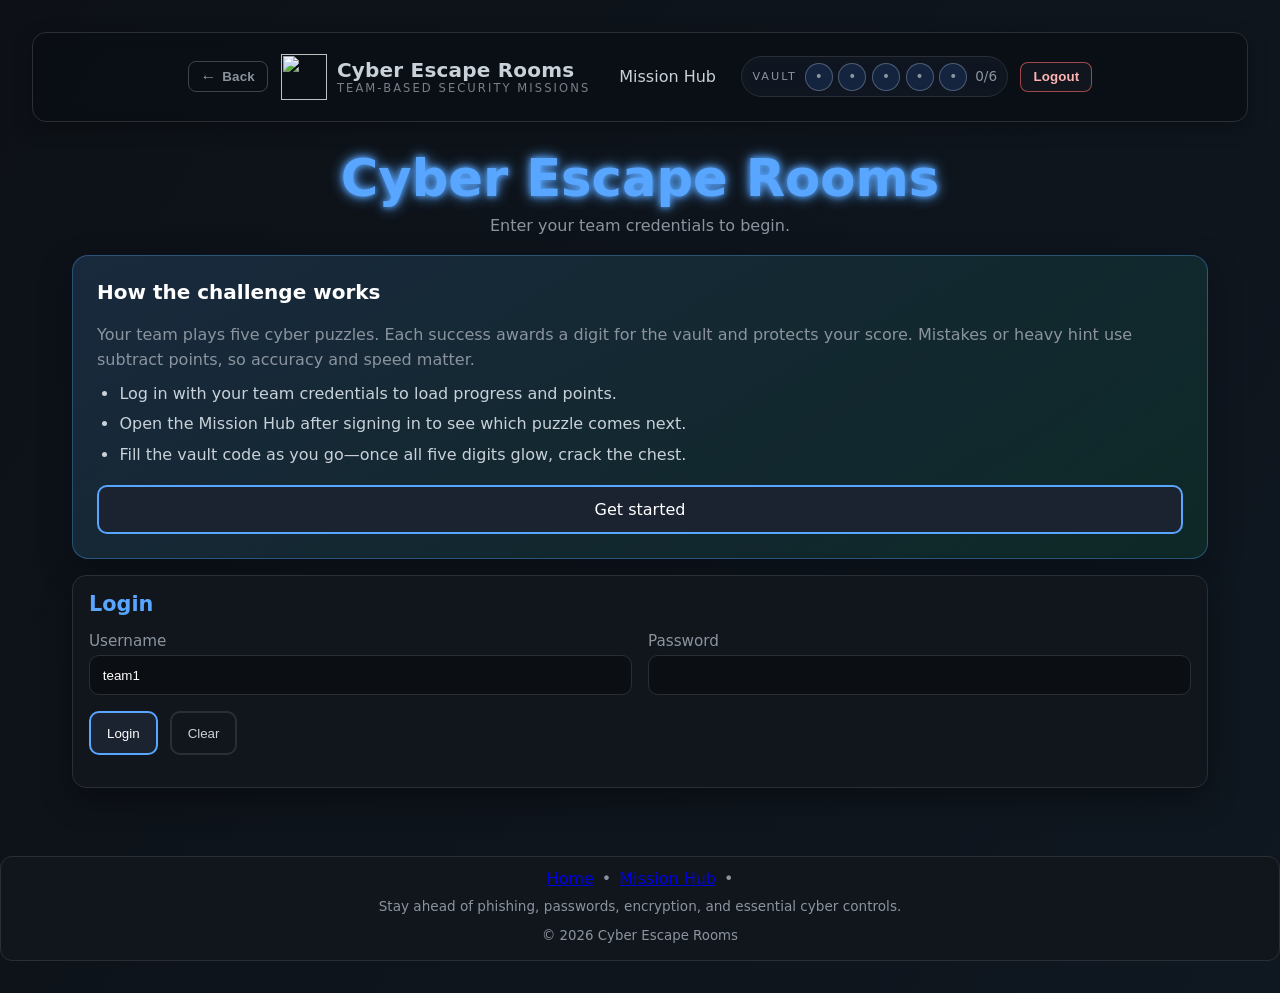
==== index.html @ 76210c54 "2026 rooms: hub redesign, rebuilt rooms, sync and reset fixes Snapshot of the 2026 escape room work " ====
<!DOCTYPE html>
<html lang="en">
<head>
  <meta charset="UTF-8" />
  <meta name="viewport" content="width=device-width, initial-scale=1.0" />
  <meta name="description" content="Log in to Cyber Escape Rooms to play phishing, password, encryption, and ASD Essentials puzzles and unlock the vault." />
  <link rel="icon" href="assets/favicon.png" type="image/png" />

  <!-- Tight CSP (local assets only) -->
  <meta http-equiv="Content-Security-Policy"
        content="default-src 'self';
                 img-src 'self' data:;
                 style-src 'self' 'unsafe-inline';
                 script-src 'self';
                 connect-src 'self';
                 object-src 'none';
                 base-uri 'self'">

  <title>Cyber Escape Rooms — Login</title>

  <!-- External files only -->
  <link rel="stylesheet" href="css/styles.css" />
  <script src="js/accessibility.js" defer></script>
  <script src="js/utils.js" defer></script>
  <script src="js/state-sync.js" defer></script>
  <script src="js/session.js" defer></script>
  <script src="js/vault.js" defer></script>
  <script src="js/auth.js" defer></script>
</head>

<body data-session="guest">
  <a class="skip-link" href="#main">Skip to content</a>

  <!-- Global Header -->
  <header class="site-header site-header--bar" aria-label="Global">
    <div class="site-header__inner">
      <div class="header-left">
        <button class="nav-btn ghost nav-btn--back" type="button" data-back="index.html" data-visible="auth" hidden aria-hidden="true" data-tooltip="Back to previous page">
          <span aria-hidden="true">←</span>
          <span>Back</span>
        </button>
        <a class="brand" href="index.html">
          <img src="assets/logo.png" alt="" class="logo" />
          <span class="brand-copy">
            <span class="brand-name">Cyber Escape Rooms</span>
            <span class="brand-tagline">Team-based security missions</span>
          </span>
        </a>
      </div>

      <div class="header-actions">
        <nav class="main-nav" aria-label="Primary">
          <a class="nav-link" href="game.html">Mission Hub</a>
        </nav>
        <div class="vault-status" id="vaultStatus" role="status" aria-live="polite" data-visible="team" hidden aria-hidden="true">
          <span class="vault-status__label">Vault</span>
          <ol class="vault-status__digits">
            <li data-vault-key="phishing">•</li>
            <li data-vault-key="encryption">•</li>
            <li data-vault-key="password">•</li>
            <li data-vault-key="essential">•</li>
            <li data-vault-key="binary">•</li>
          </ol>
          <span class="vault-status__count">0/5</span>
        </div>
        <button class="nav-btn alert nav-btn--logout" type="button" data-action="logout" data-visible="auth" hidden aria-hidden="true">Logout</button>
      </div>
    </div>
  </header>

  <main class="container" id="main" role="main" tabindex="-1">
    <header class="game-header">
      <h1 class="glow">Cyber Escape Rooms</h1>
      <p class="mt-1" style="color:var(--muted)">Enter your team credentials to begin.</p>
    </header>

    <section class="intro-banner mt-2" aria-labelledby="loginBriefHeading">
      <h2 id="loginBriefHeading">How the challenge works</h2>
      <p>Your team plays five cyber puzzles. Each success awards a digit for the vault and protects your score. Mistakes or heavy hint use subtract points, so accuracy and speed matter.</p>
      <ul>
        <li>Log in with your team credentials to load progress and points.</li>
        <li>Open the Mission Hub after signing in to see which puzzle comes next.</li>
        <li>Fill the vault code as you go—once all five digits glow, crack the chest.</li>
      </ul>
      <a class="btn mt-1" href="#loginHeading">Get started</a>
    </section>

    <!-- Login Card -->
    <section class="card mt-2" aria-labelledby="loginHeading">
      <h2 id="loginHeading">Login</h2>

      <form id="loginForm" class="mt-2" novalidate>
        <div class="row">
          <div class="field">
            <label for="username">Username</label>
            <input id="username" name="username" type="text" autocomplete="username" required data-sanitize="text" />
          </div>

          <div class="field">
            <label for="password">Password</label>
            <input id="password" name="password" type="password" autocomplete="current-password" required />
          </div>
        </div>

        <div class="flex mt-2">
          <button class="btn" type="submit">Login</button>
          <button class="btn ghost" type="reset" id="clearBtn">Clear</button>
        </div>

        <p id="errorMsg" class="mt-2" aria-live="polite"></p>
      </form>
    </section>

    <footer class="mt-3"></footer>
  </main>

  <!-- Global Footer -->
  <footer class="site-footer header-bleed">
    <div class="footer-inner">
      <nav class="footer-nav" aria-label="Footer">
        <a href="index.html" aria-current="page">Home</a>
        <span aria-hidden="true">•</span>
        <a href="game.html">Mission Hub</a>
        <span aria-hidden="true">•</span>
      </nav>
      <p class="footer-note">Stay ahead of phishing, passwords, encryption, and essential cyber controls.</p>
      <p class="footer-copy"><small>&copy; 2026 Cyber Escape Rooms</small></p>
    </div>
  </footer>
</body>
</html>
---- css/styles.css ----
/* ==== Core Theme: Cyber Escape Room ====================================== */
:root {
    --bg-1: #0d1117;
    --bg-2: #0f1720;
    --panel: #11161d;
    --panel-2: #1b2230;
    --ink: #c9d1d9;
    --muted: #8b949e;
    --brand: #58a6ff;
    --brand-soft: #58a6ff22;
    --accent: #09ff88;
    --warn: #ffa657;
    --danger: #ff5555;
    --border: #2a2f36;
    --ring: #58a6ff55;
    --shadow: 0 12px 30px rgba(0, 0, 0, .35);
}

/* Wider container for desktops */
.container-xl { max-width: 1280px; margin-inline: auto; padding-inline: clamp(.75rem, 2.5vw, 2rem); }
@media (min-width: 1440px){ .container-xl { max-width: 1400px; } }

/* Header as a real bar */
.site-header--bar {
  width: 100%;
  background: linear-gradient(180deg, rgba(16,22,35,.85), rgba(16,22,35,.65));
  backdrop-filter: blur(6px);
  border-bottom: 1px solid rgba(120,130,160,.15);
  position: sticky; top: 0; z-index: 1000;
}
.site-header__inner { display:flex; align-items:center; gap:16px; padding:12px 16px; }
.brand .logo { height: 28px; width: auto; }            /* bigger logo */
@media (min-width: 900px){ .brand .logo { height: 34px; } }
.brand .brand-name { font-weight: 700; letter-spacing:.3px; }

/* Footer polish */
.site-footer {
  margin-top: 40px;
  padding: 20px 16px;
  border-top: 1px solid rgba(120,130,160,.18);
  background: rgba(10,14,20,.6);
  text-align: center;
}
.site-footer .footer-nav { display:flex; gap:12px; justify-content:center; flex-wrap:wrap; margin-bottom:8px; }
.site-footer a { opacity:.9 }


* {
    box-sizing: border-box;
    margin: 0;
    padding: 0
}

html {
    font-size: 16px;
    scroll-behavior: smooth
}

body {
    min-height: 100vh;
    color: var(--ink);
    background: linear-gradient(120deg, var(--bg-1), var(--bg-2));
    font-family: system-ui, -apple-system, Segoe UI, Roboto, Ubuntu, Cantarell, 'Helvetica Neue', Arial, 'Noto Sans', sans-serif;
    padding: clamp(1rem, 3vw, 2rem);
}

body.modal-open {
    overflow: hidden;
}

p, li {
    line-height: 1.55;
}

/* ==== Utilities =========================================================== */
.container {
    max-width: 1200px;
    margin-inline: auto;
    padding-inline: clamp(.75rem, 2vw, 1.25rem);
}

main.container,
main.container-xl {
    padding-block: clamp(1rem, 2.5vw, 1.75rem);
}

.grid {
    display: grid;
    gap: 1.25rem
}

.flex {
    display: flex;
    gap: .75rem
}

.muted {
    color: var(--muted);
}

.status-message {
    border: 1px solid var(--border);
    border-left-width: 4px;
    border-radius: 10px;
    padding: .75rem 1rem;
    background: rgba(88, 166, 255, .08);
    font-weight: 500;
    line-height: 1.5;
    transition: background .2s ease, border-color .2s ease, color .2s ease;
}

.status-message:empty {
    display: none;
}

.status-message.ok {
    border-color: var(--accent);
    background: rgba(9, 255, 136, .12);
}

.status-message.warn {
    border-color: var(--warn);
    background: rgba(255, 166, 87, .12);
}

.status-message[data-tone]:not(:empty)::before {
    content: attr(data-tone);
    display: inline-block;
    font-size: .7rem;
    font-weight: 700;
    letter-spacing: .1em;
    text-transform: uppercase;
    margin-right: .6rem;
    color: var(--brand);
}

.status-message[data-tone="success"]::before {
    content: "Success";
    color: var(--accent);
}

.status-message[data-tone="warn"]::before {
    content: "Check";
    color: var(--warn);
}

.status-message[data-tone="info"]::before {
    content: "Note";
}

.status-ok {
    color: var(--accent);
}

.status-warn {
    color: var(--warn);
}

.center {
    display: grid;
    place-items: center
}

.mt-1 {
    margin-top: .5rem
}

.mt-2 {
    margin-top: 1rem
}

.mt-3 {
    margin-top: 1.5rem
}

.hidden {
    display: none !important
}

.sr-only {
    position: absolute !important;
    width: 1px;
    height: 1px;
    padding: 0;
    margin: -1px;
    overflow: hidden;
    clip: rect(0, 0, 0, 0);
    white-space: nowrap;
    border: 0
}

/* ==== Cards & Panels ====================================================== */
.card {
    background: var(--panel);
    border: 1px solid var(--border);
    border-radius: 14px;
    padding: 1rem;
    box-shadow: var(--shadow);
}

.card.sm {
    padding: .9rem;
    border-radius: 12px;
}

/* ==== Headings ============================================================ */
h1.glow {
    font-size: 2.6rem;
    line-height: 1.1;
    color: var(--brand);
    text-shadow: 0 0 6px var(--brand), 0 0 14px var(--brand);
    animation: glowPulse 3.5s ease-in-out infinite alternate;
}

h2 {
    font-size: 1.3rem;
    margin-bottom: .6rem;
    color: var(--brand)
}

h3 {
    font-size: 1.1rem;
    margin-bottom: .3rem
}

/* ==== Buttons ============================================================= */
.btn {
    appearance: none;
    border: 0;
    cursor: pointer;
    background: var(--panel-2);
    color: #fff;
    border: 2px solid var(--brand);
    padding: .8rem 1rem;
    border-radius: 10px;
    transition: transform .18s ease, box-shadow .18s ease, background .18s ease;
    display: inline-flex;
    align-items: center;
    justify-content: center;
    text-decoration: none;
}

.btn.primary {
    background: var(--brand);
    border-color: transparent;
    color: #0b0f14;
    font-weight: 600;
}

.btn:hover {
    transform: translateY(-1px);
    box-shadow: 0 8px 18px var(--brand-soft)
}

.btn.ghost {
    background: transparent;
    border-color: var(--border);
    color: var(--ink)
}

.btn.ghost:hover {
    border-color: var(--brand);
    color: #fff
}

.btn.warn {
    border-color: var(--warn);
    background: rgba(255, 166, 87, 0.18);
    color: #fff;
}

.btn.warn:hover {
    box-shadow: 0 8px 18px rgba(255, 166, 87, 0.3);
}

.btn[aria-pressed="true"] {
    background: var(--brand);
    border-color: var(--brand);
    color: #fff;
    box-shadow: 0 0 0 1px var(--brand-soft);
}

.btn.block {
    width: 100%
}

.btn.sm {
    padding: .45rem .7rem;
    font-size: .92rem
}

.cta-btn {
    font-size: 1rem;
    padding: .75rem 1rem;
    width: 100%;
    min-width: 0;
    justify-content: center;
    white-space: normal;
}

/* ==== Inputs & Forms ====================================================== */
.field {
    display: flex;
    flex-direction: column;
    gap: .35rem;
}

label {
    color: var(--muted);
    font-size: .95rem
}

input[type="text"],
input[type="password"],
input[type="number"] {
    background: #0b0f14;
    color: #fff;
    border: 1px solid var(--border);
    padding: .7rem .8rem;
    border-radius: 10px;
    outline: none;
    transition: border-color .15s ease, box-shadow .15s ease;
}

input:focus {
    border-color: var(--brand);
    box-shadow: 0 0 0 4px var(--ring)
}

form .row {
    display: grid;
    grid-template-columns: 1fr 1fr;
    gap: 1rem
}

/* ==== Layouts ============================================================= */
.game-wrapper {
    max-width: 1200px;
    margin: auto;
    display: flex;
    flex-direction: column;
    gap: 1.25rem
}

.game-header {
    text-align: center;
    margin-bottom: .25rem
}

.game-header__welcome {
    margin-top: .35rem;
    font-size: clamp(1.35rem, 2.6vw, 2.1rem);
    font-weight: 600;
    letter-spacing: .04em;
    color: #e2e8f0;
}

.game-header__welcome span {
    color: var(--accent);
}

.main-layout {
    display: grid;
    grid-template-columns: minmax(260px, 300px) minmax(0, 1fr);
    gap: 1.5rem;
    align-items: start;
}

.instructions-card {
    border: 1px solid var(--brand);
    background: radial-gradient(circle at top left, rgba(88, 166, 255, .18), transparent 55%), var(--panel);
}

.puzzle-actions {
    display: flex;
    gap: .5rem;
    justify-content: center;
    flex-wrap: wrap;
}

.puzzle-actions .btn {
    min-width: 0;
}

.tip-card {
    border-left: 4px solid var(--brand);
    background: rgba(14, 22, 35, .9);
    box-shadow: 0 20px 35px rgba(0, 0, 0, .35);
}

.tip-card h2 {
    margin-bottom: .25rem;
}

.intro-banner {
    background: linear-gradient(145deg, rgba(88, 166, 255, .16), rgba(9, 255, 136, .08));
    border: 1px solid rgba(88, 166, 255, .35);
    border-radius: 16px;
    padding: clamp(1rem, 3vw, 1.5rem);
    display: grid;
    gap: .6rem;
    box-shadow: 0 12px 32px rgba(6, 10, 18, .45);
}

.intro-banner h2 {
    font-size: 1.25rem;
    color: #fff;
}

.intro-banner p {
    color: var(--muted);
}

.intro-banner ol,
.intro-banner ul {
    margin: 0;
    padding-left: 1.4rem;
    display: grid;
    gap: .35rem;
    color: var(--ink);
}

.intro-banner strong {
    color: #fff;
}

.points-card {
    padding: clamp(1rem, 3vw, 1.5rem);
}

.points-panel {
    margin: 0;
}

.points-panel summary {
    font-weight: 600;
    letter-spacing: .03em;
    text-transform: uppercase;
    color: var(--brand);
    cursor: pointer;
    list-style: none;
    display: flex;
    align-items: center;
    gap: .5rem;
}

.points-panel summary::-webkit-details-marker {
    display: none;
}

.points-panel summary::after {
    content: '\25BC';
    font-size: .7rem;
    transition: transform .2s ease;
    margin-left: auto;
}

.points-panel[open] summary::after {
    transform: rotate(180deg);
}

.points-panel > *:not(summary) {
    margin-top: .85rem;
}

.points-panel ul {
    margin: 0;
    padding-left: 1.25rem;
    color: var(--muted);
    display: grid;
    gap: .4rem;
}

.vault-callout {
    margin-top: .75rem;
    padding: .85rem 1rem;
    border-radius: 14px;
    border: 1px solid rgba(9, 255, 136, .45);
    background: linear-gradient(120deg, rgba(9, 255, 136, .12), rgba(9, 255, 136, .04));
    box-shadow: 0 10px 24px rgba(3, 8, 14, .35);
    display: grid;
    gap: .35rem;
}

.vault-callout .tag {
    display: inline-flex;
    align-items: center;
    gap: .35rem;
    padding: .3rem .65rem;
    border-radius: 999px;
    font-size: .75rem;
    letter-spacing: .08em;
    text-transform: uppercase;
    background: rgba(88, 166, 255, .18);
    color: var(--brand);
    font-weight: 600;
}

.vault-callout strong {
    color: #fff;
    font-size: 1.05rem;
}

.hint-callout {
    margin-top: .75rem;
    padding: .75rem 1rem;
    border-radius: 12px;
    border: 1px dashed rgba(88, 166, 255, .4);
    background: rgba(88, 166, 255, .08);
    color: var(--ink);
}

.hint-callout[hidden] {
    display: none;
}

.status-hud {
    display: grid;
    grid-template-columns: repeat(auto-fit, minmax(220px, 1fr));
    gap: 1rem;
    margin-top: 1.25rem;
}

.points-box {
    background: linear-gradient(160deg, rgba(22, 30, 44, .92), rgba(15, 21, 32, .88));
    border: 1px solid rgba(88, 166, 255, .22);
    border-radius: 14px;
    padding: 1rem 1.25rem;
    box-shadow: 0 14px 32px rgba(5, 10, 20, .35);
    display: grid;
    gap: .35rem;
}

.points-box__label {
    text-transform: uppercase;
    letter-spacing: .08em;
    font-size: .75rem;
    color: var(--muted);
}

.points-box__value {
    font-size: clamp(2.1rem, 4vw, 2.8rem);
    font-weight: 700;
    letter-spacing: .08em;
    color: #fff;
    font-family: "JetBrains Mono", Consolas, monospace;
}

.points-box__delta {
    font-size: .95rem;
    color: var(--muted);
    min-height: 1.2rem;
}

.points-box__delta.positive {
    color: var(--accent);
}

.points-box__delta.negative {
    color: var(--warn);
}

.progress-mini {
    background: rgba(9, 14, 22, .9);
    border: 1px solid rgba(88, 166, 255, .22);
    border-radius: 14px;
    padding: 1rem 1.25rem;
    display: grid;
    gap: .5rem;
}

.progress-mini__label {
    text-transform: uppercase;
    letter-spacing: .08em;
    font-size: .75rem;
    color: var(--muted);
}

.progress-mini__track {
    width: 100%;
    height: 12px;
    border-radius: 999px;
    background: rgba(88, 166, 255, .12);
    overflow: hidden;
}

.progress-mini__fill {
    height: 100%;
    width: 0%;
    background: linear-gradient(90deg, rgba(88, 166, 255, .65), rgba(9, 255, 136, .9));
    border-radius: inherit;
    transition: width .35s ease;
}

.progress-mini__text {
    color: var(--muted);
    font-size: .95rem;
}

.challenge-nav {
    margin-top: 2rem;
    display: flex;
    gap: .75rem;
    flex-wrap: wrap;
    justify-content: space-between;
}

.challenge-nav .btn {
    min-width: 160px;
}

.resources-card {
    margin-top: 1.5rem;
}

.resources-card ul {
    list-style: disc;
    padding-left: 1.25rem;
    display: grid;
    gap: .4rem;
}

.resources-card a {
    color: var(--brand);
    text-decoration: none;
}

.resources-card a:hover {
    text-decoration: underline;
}

.instructions-grid {
    display: grid;
    gap: 1.5rem;
}

@media (min-width: 900px) {
    .instructions-grid {
        grid-template-columns: minmax(0, 1.4fr) minmax(0, 1fr);
        align-items: center;
    }
}

.instructions-list {
    display: grid;
    gap: .75rem;
    padding-left: 1.3rem;
    font-size: 1.05rem;
}

.instructions-list li {
    line-height: 1.6;
}

.classification-cta {
    background: rgba(9, 255, 136, .08);
    border: 1px solid rgba(9, 255, 136, .35);
    border-radius: 16px;
    padding: 1.25rem;
    display: grid;
    gap: .85rem;
    justify-items: start;
    position: relative;
}

.classification-cta.is-nudged {
    box-shadow: 0 0 0 3px rgba(239, 68, 68, .5);
}

.classification-cta.is-nudged::after {
    content: 'Select a classification before highlighting';
    position: absolute;
    top: -1.75rem;
    left: .75rem;
    font-size: .8rem;
    color: #f87171;
}

.classification-buttons {
    display: grid;
    gap: .75rem;
    grid-template-columns: minmax(0, 1fr);
}

@media (min-width: 640px) {
    .classification-buttons {
        grid-template-columns: repeat(2, minmax(0, 1fr));
    }
}

.classification-buttons .btn {
    width: 100%;
    position: relative;
    border-width: 2px;
}

.classification-buttons .btn[aria-pressed="true"] {
    transform: translateY(-1px);
    box-shadow: 0 0 0 2px rgba(9, 255, 136, .35);
}

.feedback-actions {
    display: flex;
    flex-wrap: wrap;
    align-items: flex-start;
    gap: 1rem;
}

.feedback-actions .classification-cta {
    min-width: 240px;
    padding: .75rem 1rem;
    border: 1px solid rgba(59, 130, 246, .25);
    border-radius: 12px;
    background: rgba(9, 16, 29, .6);
}

.classification-buttons .btn.is-selected {
    transform: translateY(-2px);
    box-shadow: 0 0 0 3px rgba(88, 166, 255, .55), 0 18px 22px rgba(8, 12, 24, .4);
    border-color: rgba(88, 166, 255, .8);
    padding-right: 2.75rem;
}

.classification-buttons .btn.is-selected::after {
    content: 'Selected';
    position: absolute;
    top: 6px;
    right: 8px;
    padding: 2px 6px;
    font-size: .68rem;
    letter-spacing: .08em;
    text-transform: uppercase;
    border-radius: 999px;
    background: rgba(0, 0, 0, .35);
    color: rgba(255, 255, 255, .85);
}

#markPhish {
    background: rgba(104, 20, 55, .9);
    border-color: rgba(255, 166, 187, .45);
}

#markPhish:hover {
    background: rgba(122, 25, 66, .95);
}

#markPhish[aria-pressed="true"] {
    background: linear-gradient(135deg, rgba(154, 25, 75, .95), rgba(108, 18, 62, .95));
    border-color: rgba(255, 182, 209, .7);
    color: #fff;
}

#markPhish.is-selected {
    background: linear-gradient(135deg, rgba(200, 40, 100, 1), rgba(120, 16, 70, 1));
    color: #fff;
    border-color: rgba(255, 214, 238, .85);
}

#markPhish.is-selected::after {
    background: rgba(255, 255, 255, .18);
    color: rgba(255, 255, 255, .9);
}

#markLegit {
    background: rgba(88, 166, 255, .85);
    color: #0b0f14;
}

#markLegit:hover {
    background: rgba(88, 166, 255, .95);
}

#markLegit[aria-pressed="true"] {
    background: linear-gradient(135deg, rgba(120, 200, 255, 1), rgba(70, 150, 255, 1));
    border-color: rgba(120, 200, 255, .9);
    color: #05101f;
}

#markLegit.is-selected {
    background: linear-gradient(135deg, rgba(120, 200, 255, 1), rgba(40, 110, 220, 1));
    color: #041223;
    border-color: rgba(164, 220, 255, .9);
}

#markLegit.is-selected::after {
    background: rgba(12, 44, 92, .18);
    color: rgba(6, 24, 44, .82);
}

.classification-status {
    font-size: .82rem;
    margin-top: .35rem;
    transition: color .2s ease;
    color: var(--muted);
}

.classification-status.is-phish {
    color: #34d399;
}

.classification-status.is-legit {
    color: #60a5fa;
}

.cta-title {
    font-size: 1.25rem;
    font-weight: 600;
}

.cta-hint {
    color: var(--muted);
    font-size: .95rem;
}

.canvas-header {
    display: flex;
    justify-content: space-between;
    align-items: flex-start;
    gap: 1rem;
    flex-wrap: wrap;
}

.canvas-header .muted {
    margin: 0;
}

.canvas-actions {
    display: inline-flex;
    align-items: center;
    gap: .4rem;
    flex-wrap: wrap;
}

.canvas-actions .btn {
    min-width: 0;
}

body.phish-overlay-open {
    overflow: hidden;
}

.phish-overlay {
    position: fixed;
    inset: 0;
    z-index: 320;
    background: rgba(3, 10, 20, .92);
    display: flex;
    align-items: center;
    justify-content: center;
    padding: clamp(1rem, 5vw, 2.5rem);
}

#phishWorkspace.is-fullscreen {
    width: min(95vw, 1300px);
    max-height: 100vh;
    overflow: auto;
    box-shadow: 0 24px 70px rgba(0, 0, 0, .45);
    background: rgba(6, 12, 20, .92);
    border-radius: 18px;
    padding: clamp(1rem, 3vw, 1.5rem);
}

#phishWorkspace.is-fullscreen .image-stage {
    max-width: min(95vw, 1400px);
}

#phishWorkspace.is-fullscreen .card {
    max-width: 100%;
}

#phishWorkspace.is-fullscreen .main-layout,
#phishWorkspace.is-fullscreen {
    grid-template-columns: minmax(240px, 300px) minmax(0, 1fr);
}

.canvas-carousel {
    position: relative;
    display: flex;
    justify-content: center;
    padding: clamp(.75rem, 1.4vw, 1.1rem) clamp(.5rem, 1.8vw, 1rem);
    background: linear-gradient(160deg, rgba(18, 26, 40, .95), rgba(11, 17, 26, .88));
    border: 1px solid rgba(88, 166, 255, .18);
    border-radius: 18px;
    box-shadow: 0 20px 45px rgba(5, 10, 18, .55);
    overflow: hidden;
}

.carousel-arrow {
    width: 56px;
    height: 56px;
    border-radius: 50%;
    background: rgba(7, 12, 22, .75);
    border: 2px solid var(--brand);
    color: #fff;
    font-size: 2rem;
    display: grid;
    place-items: center;
    cursor: pointer;
    transition: transform .2s ease, box-shadow .2s ease;
    position: absolute;
    top: 50%;
    transform: translateY(-50%);
    z-index: 25;
}

.canvas-carousel #prevImg { left: 1rem; }
.canvas-carousel #nextImg { right: 1rem; }

.carousel-arrow:hover:not(:disabled) {
    transform: translateY(-50%) scale(1.05);
    box-shadow: 0 12px 24px rgba(88, 166, 255, .25);
}

.carousel-arrow:disabled {
    opacity: .35;
    cursor: not-allowed;
}

.carousel-arrow:focus-visible,
.carousel-dots button:focus-visible {
    outline: 3px solid var(--accent);
    outline-offset: 3px;
}

.carousel-dots {
    display: flex;
    justify-content: center;
    gap: .6rem;
    margin-top: 1.25rem;
    flex-wrap: wrap;
}

.carousel-dots button {
    width: 14px;
    height: 14px;
    border-radius: 999px;
    border: 2px solid var(--brand);
    background: transparent;
    cursor: pointer;
    padding: 0;
    transition: transform .2s ease, background .2s ease;
    position: relative;
    overflow: hidden;
}

.carousel-dots button.is-active {
    background: var(--brand);
    transform: scale(1.2);
}

.carousel-dots button.is-complete {
    border-color: var(--accent);
}

.carousel-dots button.is-complete::after {
    content: "";
    position: absolute;
    inset: 2px;
    border-radius: inherit;
    background: rgba(9, 255, 136, .5);
    opacity: .75;
}

.carousel-dots button.is-active.is-complete {
    background: var(--accent);
    border-color: var(--accent);
}

.text-center {
    text-align: center;
}

@media (max-width: 680px) {
    .carousel-arrow {
        width: 44px;
        height: 44px;
        font-size: 1.5rem;
        justify-self: center;
    }

    .canvas-carousel {
        padding: .5rem;
    }

    .image-stage {
        min-height: clamp(16rem, 110vw, 32rem);
    }
}


.left-panel,
.right-panel {
    min-width: 0
}

/* ==== Puzzle Navigation =================================================== */
.puzzle-nav .buttons {
    display: grid;
    gap: .8rem;
    grid-template-columns: repeat(auto-fit, minmax(200px, 1fr));
}

.puzzle-nav .btn {
    justify-content: space-between;
    display: flex;
    align-items: center;
    position: relative;
    overflow: hidden;
    isolation: isolate;
    transition: color .2s ease, border-color .2s ease, box-shadow .2s ease;
    z-index: 0;
}

.puzzle-nav .btn::before {
    content: "";
    position: absolute;
    inset: 0;
    background: linear-gradient(90deg, rgba(9, 255, 136, .35), rgba(9, 255, 136, .35));
    transform-origin: left;
    transform: scaleX(var(--progress-ratio, 0));
    transition: transform .35s ease;
    z-index: -1;
}

.puzzle-nav .btn::after {
    content: attr(data-progress) '%';
    position: absolute;
    top: 6px;
    right: 10px;
    font-size: .75rem;
    color: var(--muted);
    letter-spacing: .04em;
    font-family: "JetBrains Mono", Consolas, monospace;
    opacity: .85;
    z-index: 1;
}

.puzzle-nav .btn[data-progress="0"]::after {
    opacity: 0;
}

.puzzle-nav .btn.is-complete {
    border-color: var(--accent);
    color: #fff;
    box-shadow: 0 0 0 1px rgba(9, 255, 136, .35);
}

/* ==== Game Dashboard Layout ============================================= */
.dashboard-grid {
    display: grid;
    gap: 1.25rem;
    grid-template-columns: minmax(320px, 1.2fr) minmax(260px, 1fr);
    align-items: start;
}

.dashboard-grid > .mission-card {
    grid-column: 1 / -1;
}

.mission-card {
    position: relative;
    overflow: hidden;
}

.mission-card::before {
    content: "";
    position: absolute;
    inset: -30%;
    background: radial-gradient(circle at top right, rgba(88, 166, 255, .18), transparent 65%);
    transform: rotate(-6deg);
    pointer-events: none;
}

.mission-card__header {
    position: relative;
    z-index: 1;
    display: flex;
    flex-direction: column;
    gap: .35rem;
    margin-bottom: 1rem;
}

.mission-card__grid {
    position: relative;
    z-index: 1;
    display: grid;
    grid-template-columns: repeat(3, minmax(220px, 1fr));
    gap: 1.25rem;
    margin-top: 1.25rem;
}

.mission-brief {
    background: rgba(15, 28, 40, .85);
    border: 1px solid rgba(88, 166, 255, .28);
    border-radius: 14px;
    padding: 1rem;
    display: grid;
    gap: .65rem;
}

.mission-brief__title {
    font-size: 1.1rem;
    font-weight: 600;
}

.mission-brief__next {
    display: flex;
    flex-wrap: wrap;
    gap: .5rem .75rem;
    align-items: center;
    font-size: .95rem;
}

.mission-brief__next .tag {
    display: inline-flex;
    align-items: center;
    gap: .35rem;
    padding: .35rem .7rem;
    border-radius: 999px;
    font-size: .85rem;
    font-weight: 600;
    background: rgba(9, 255, 136, .2);
    color: var(--accent);
}

.mission-brief__next .tag.is-complete {
    background: rgba(88, 166, 255, .2);
    color: var(--brand);
}

.mission-brief .btn {
    justify-self: start;
}

.mission-card .status-hud {
    margin-top: 1.25rem;
}

.points-box .btn {
    justify-self: stretch;
    align-self: end;
    margin-top: .6rem;
    text-align: center;
}

.mission-tracker__list {
    list-style: none;
    margin: 0;
    padding: 0;
    display: grid;
    gap: 1rem;
}

.mission-tracker__item {
    display: block;
    text-decoration: none;
    color: inherit;
    padding: 1rem 1.2rem;
    border: 1px solid rgba(88, 166, 255, .18);
    border-radius: 14px;
    background: rgba(12, 18, 28, .85);
    box-shadow: 0 16px 28px rgba(4, 8, 16, .35);
    transition: transform .2s ease, border-color .2s ease, box-shadow .2s ease;
    position: relative;
}

.mission-tracker__item:hover,
.mission-tracker__item:focus-visible {
    border-color: var(--brand);
    transform: translateY(-2px);
    outline: none;
    box-shadow: 0 18px 36px rgba(8, 12, 24, .45);
}

.mission-tracker__header {
    display: flex;
    align-items: center;
    justify-content: space-between;
    gap: .5rem;
}

.mission-tracker__name {
    font-weight: 600;
    font-size: 1.05rem;
}

.mission-tracker__progress {
    font-family: "JetBrains Mono", Consolas, monospace;
    font-size: .9rem;
    color: var(--muted);
}

.mission-tracker__bar {
    margin-top: .65rem;
    width: 100%;
    height: 10px;
    border-radius: 999px;
    background: rgba(88, 166, 255, .12);
    overflow: hidden;
}

.mission-tracker__fill {
    display: block;
    height: 100%;
    width: 0%;
    background: linear-gradient(90deg, rgba(88, 166, 255, .65), rgba(9, 255, 136, .85));
    transition: width .35s ease;
}

.mission-tracker__hint {
    margin-top: .65rem;
    color: var(--muted);
    font-size: .9rem;
}

.mission-tracker__item.is-next {
    border-color: rgba(9, 255, 136, .45);
    box-shadow: 0 18px 34px rgba(9, 255, 136, .25);
}

.mission-tracker__item.is-complete .mission-tracker__fill {
    background: rgba(9, 255, 136, .9);
}

.mission-tracker__item.is-complete .mission-tracker__progress {
    color: var(--accent);
}

.mission-card__section {
    background: rgba(15, 24, 38, .9);
    border: 1px solid rgba(88, 166, 255, .22);
    border-radius: 12px;
    padding: 1rem;
    box-shadow: inset 0 0 0 1px rgba(20, 28, 40, .4);
    backdrop-filter: blur(4px);
}

.mission-card__section h3 {
    font-size: 1.1rem;
    margin-bottom: .5rem;
}

.mission-card__footer {
    position: relative;
    z-index: 1;
    margin-top: 1.25rem;
    display: flex;
    justify-content: flex-end;
    gap: .75rem;
    flex-wrap: wrap;
}

.endless-callout {
    margin-top: 1.5rem;
    background: rgba(9, 255, 136, .08);
    border: 1px solid rgba(9, 255, 136, .25);
    border-radius: 14px;
    padding: 1.25rem;
    display: grid;
    gap: .75rem;
}

.endless-callout .bonus-grid {
    display: grid;
    gap: 1rem;
    margin-top: .5rem;
    grid-template-columns: repeat(auto-fit, minmax(220px, 1fr));
}

.endless-callout .bonus-mission {
    background: rgba(15, 24, 38, .85);
    border: 1px solid rgba(9, 255, 136, .18);
    border-radius: 12px;
    padding: 1rem;
    display: grid;
    gap: .5rem;
}

.endless-callout .bonus-mission h3 {
    font-size: 1.05rem;
}

.endless-callout .bonus-mission .btn {
    justify-self: flex-start;
}

.bonus-callout {
    margin-top: 1.5rem;
    background: rgba(88, 166, 255, .08);
    border: 1px solid rgba(88, 166, 255, .35);
    border-radius: 14px;
    padding: 1.25rem;
    display: grid;
    gap: .75rem;
}

.player-alias {
    display: grid;
    gap: .5rem;
    background: rgba(15, 24, 38, .9);
    border: 1px solid rgba(88, 166, 255, .18);
    border-radius: 14px;
    padding: 1rem;
}

.player-alias__label {
    font-weight: 600;
    display: block;
    margin-bottom: .25rem;
}

.player-alias input {
    width: 100%;
    border-radius: 10px;
    border: 1px solid rgba(88, 166, 255, .35);
    background: rgba(17, 22, 34, .9);
    color: #fff;
    padding: .55rem .75rem;
    font-size: 1rem;
}

.player-alias input:focus {
    outline: 2px solid var(--brand);
    outline-offset: 1px;
}

.player-alias__hint {
    font-size: .85rem;
}

.player-alias__display {
    font-size: .95rem;
}

.bonus-actions {
    display: flex;
    flex-wrap: wrap;
    gap: .75rem;
}

.bonus-actions .btn {
    min-width: 180px;
}

.bonus-subcopy {
    display: grid;
    gap: .4rem;
}

.journey-map__title {
    font-size: .9rem;
    letter-spacing: .08em;
    text-transform: uppercase;
    color: var(--brand);
    opacity: .85;
    margin-bottom: .4rem;
}

.journey-steps .step {
    position: relative;
    padding: .45rem .9rem;
    border-radius: 10px;
    background: rgba(12, 19, 30, .6);
    border: 1px solid rgba(88, 166, 255, .18);
    transition: transform .2s ease, border-color .2s ease, box-shadow .2s ease;
}

.journey-steps .step.done {
    border-color: rgba(9, 255, 136, .4);
    color: var(--accent);
    box-shadow: 0 0 0 1px rgba(9, 255, 136, .25);
}

.journey-steps .step.is-next {
    border-color: rgba(88, 166, 255, .6);
    box-shadow: 0 0 0 2px rgba(88, 166, 255, .25);
    transform: translateY(-2px);
}

.journey-steps .step.is-next::after {
    content: "Next";
    position: absolute;
    top: -0.65rem;
    right: .6rem;
    font-size: .65rem;
    letter-spacing: .1em;
    text-transform: uppercase;
    color: rgba(88, 166, 255, .85);
}

.quick-tips {
    backdrop-filter: blur(6px);
    background: linear-gradient(160deg, rgba(9, 255, 136, .12), rgba(9, 255, 136, .03));
    border: 1px solid rgba(9, 255, 136, .25);
}

.tip-list {
    list-style: disc;
    padding-left: 1.1rem;
    color: var(--muted);
}

.tip-list li + li {
    margin-top: .4rem;
}

.vault-hint {
    background: rgba(23, 31, 45, .65);
    border-radius: 10px;
    padding: .75rem;
    border: 1px solid rgba(88, 166, 255, .18);
}

.vault-hint summary {
    cursor: pointer;
}

@media (max-width: 1220px) {
    .mission-card__grid {
        grid-template-columns: repeat(2, minmax(220px, 1fr));
    }
}

@media (max-width: 900px) {
    .dashboard-grid {
        grid-template-columns: 1fr;
    }
    .mission-card__grid {
        grid-template-columns: 1fr;
    }
    .mission-card__footer {
        justify-content: center;
    }
    .dashboard-grid > .chest-section {
        width: 100%;
    }
}

.badge {
    display: inline-flex;
    align-items: center;
    gap: .35rem;
    padding: .25rem .6rem;
    border-radius: 999px;
    font-size: .85rem;
    font-weight: 600;
    background: rgba(88,166,255,.18);
    color: var(--brand);
    border: none;
}

.badge.ghost {
    background: transparent;
    border: 1px dashed rgba(139,148,158,.55);
    color: var(--muted);
}

.badge.ok {
    background: rgba(9,255,136,.18);
    color: var(--accent);
}

.badge.dim {
    background: rgba(139,148,158,.14);
    color: var(--muted);
}

.badge.badge--interactive {
    cursor: pointer;
    transition: transform .18s ease, box-shadow .18s ease;
}

.step-badge {
    display: inline-flex;
    align-items: center;
    justify-content: center;
    padding: .2rem .6rem;
    margin-right: .5rem;
    border-radius: 999px;
    background: rgba(59,130,246,.2);
    color: var(--ink);
    font-size: .7rem;
    text-transform: uppercase;
    letter-spacing: .14em;
    font-weight: 600;
}

[data-tooltip] {
    position: relative;
}

[data-tooltip]::after {
    content: attr(data-tooltip);
    position: absolute;
    left: 50%;
    bottom: calc(100% + .45rem);
    transform: translateX(-50%) translateY(8px);
    background: rgba(15, 23, 42, .92);
    color: #f8fafc;
    padding: .35rem .55rem;
    border-radius: .5rem;
    font-size: .75rem;
    white-space: nowrap;
    pointer-events: none;
    opacity: 0;
    transition: opacity .18s ease, transform .18s ease;
    box-shadow: 0 12px 28px rgba(2, 6, 23, .45);
    z-index: 10;
}

[data-tooltip]:hover::after,
[data-tooltip]:focus-visible::after {
    opacity: 1;
    transform: translateX(-50%) translateY(0);
}

.badge.badge--interactive:hover,
.badge.badge--interactive:focus-visible {
    transform: translateY(-1px);
    box-shadow: 0 10px 22px rgba(8, 12, 24, .35);
    outline: none;
}

.score-card {
    display: grid;
    gap: .65rem;
}

.score-card .score-display {
    display: flex;
    align-items: center;
    justify-content: space-between;
    background: rgba(88, 166, 255, .08);
    border: 1px solid rgba(88, 166, 255, .25);
    border-radius: 12px;
    padding: .75rem 1rem;
}

.score-card .score-display span {
    font-size: clamp(2rem, 4.5vw, 3.1rem);
    font-weight: 700;
    letter-spacing: .08em;
    color: var(--accent);
}

.score-card .btn.sm {
    flex: 0 0 auto;
}

.score-log {
    background: rgba(17, 22, 29, .7);
    border: 1px solid var(--border);
    border-radius: 12px;
    padding: .75rem 1rem;
    max-height: 190px;
    overflow-y: auto;
    margin-top: .75rem;
    padding-right: 1.25rem;
}

.score-log::-webkit-scrollbar {
    width: 8px;
}

.score-log::-webkit-scrollbar-thumb {
    background: rgba(88, 166, 255, .35);
    border-radius: 999px;
}

.score-log__list {
    list-style: none;
    padding: 0;
    margin: 0;
    display: grid;
    gap: .4rem;
    font-size: .92rem;
}

.score-log__list li {
    color: var(--muted);
    font-family: "JetBrains Mono", Consolas, monospace;
}

.journey-steps {
    display: flex;
    flex-wrap: wrap;
    gap: .6rem;
    align-items: center
}

.step {
    background: #21262d;
    border: 2px solid #3a4048;
    color: var(--ink);
    padding: .5rem .75rem;
    border-radius: 10px;
    transition: transform .2s, border-color .2s;
}

.step.final {
    background: #2b3138;
    border-color: #585f6a
}

.step.done {
    border-color: var(--accent);
    box-shadow: 0 0 10px #09ff8833;
    transform: scale(1.02)
}

/* ==== Binary Lab ========================================================== */
.binary-layout {
    display: grid;
    gap: 1.5rem;
    grid-template-columns: minmax(0, 1.7fr) minmax(260px, 1fr);
    align-items: start;
}

@media (max-width: 960px) {
    .binary-layout {
        grid-template-columns: 1fr;
    }
}

.binary-meta {
    display: flex;
    gap: 1rem;
    flex-wrap: wrap;
}

.binary-meta .meta-item {
    flex: 1 1 140px;
    background: rgba(41, 45, 59, .55);
    border: 1px solid var(--border);
    border-radius: 12px;
    padding: .85rem 1rem;
}

.binary-row-xor {
    background: rgba(9, 255, 136, .08);
}

.binary-row-xor td {
    text-align: center;
}

.xor-input {
    width: 2.5rem;
    height: 2.2rem;
    border-radius: 8px;
    border: 1px solid rgba(88, 166, 255, .35);
    background: rgba(17, 22, 34, .85);
    color: #fff;
    text-align: center;
    font-family: "JetBrains Mono", Consolas, monospace;
    font-size: 1rem;
}

.xor-input:focus {
    outline: 2px solid var(--brand);
    outline-offset: 1px;
}

.binary-meta h3 {
    margin: 0;
    font-size: 1rem;
    color: var(--brand);
}

.binary-meta code {
    display: inline-block;
    margin-top: .3rem;
    font-size: 1.1rem;
}

.binary-meta .meta-caption {
    margin-top: .35rem;
    color: var(--muted);
    font-size: .85rem;
}

.binary-table {
    width: 100%;
    border-collapse: collapse;
    overflow: hidden;
    border-radius: 14px;
    border: 1px solid rgba(88, 166, 255, .15);
    background: rgba(12, 17, 27, .6);
}

.binary-table th,
.binary-table td {
    padding: .75rem .9rem;
    text-align: left;
    border-bottom: 1px solid rgba(88, 166, 255, .1);
    font-size: .94rem;
}

.binary-table tr:last-child th,
.binary-table tr:last-child td {
    border-bottom: none;
}

.binary-table thead {
    background: rgba(9, 16, 29, .75);
}

.binary-table code {
    font-size: .95rem;
}

.binary-table input {
    width: 100%;
    padding: .45rem .6rem;
    border-radius: 8px;
    border: 1px solid rgba(88, 166, 255, .35);
    background: rgba(17, 22, 34, .85);
    color: inherit;
    font-family: "JetBrains Mono", Consolas, monospace;
}

.binary-table input:focus {
    outline: 2px solid var(--brand);
    outline-offset: 1px;
}

.binary-input-table tbody th {
    font-weight: 600;
    text-align: left;
}


.binary-guides-row td {
    font-size: .8rem;
    color: var(--muted);
}

.answer-row {
    background: rgba(12, 17, 27, .45);
}

.status-pill {
    display: inline-flex;
    align-items: center;
    justify-content: center;
    padding: .2rem .7rem;
    border-radius: 999px;
    background: rgba(139, 148, 158, .15);
    color: var(--muted);
    font-weight: 600;
    font-size: .8rem;
    text-transform: uppercase;
    letter-spacing: .08em;
    transition: background .2s ease, color .2s ease, transform .2s ease;
}

.binary-status {
    display: flex;
    flex-wrap: wrap;
    gap: .6rem;
}

.binary-status .status-pill {
    background: rgba(88, 166, 255, .15);
}

.status-pill.ok {
    background: rgba(9, 255, 136, .2);
    color: #6fffb3;
    transform: translateY(-1px);
}

.status-pill.warn {
    background: rgba(255, 105, 105, .18);
    color: #ffb1b1;
}

.status-pill.pending {
    background: rgba(139, 148, 158, .2);
    color: var(--muted);
}

.binary-sum-grid {
    display: grid;
    grid-template-columns: repeat(auto-fit, minmax(220px, 1fr));
    gap: .65rem;
}

.binary-sum {
    margin: 0;
    padding: .55rem .75rem;
    background: rgba(15, 23, 42, .65);
    border: 1px solid rgba(88, 166, 255, .15);
    border-radius: 10px;
    font-size: .9rem;
}

.binary-result-grid {
    display: grid;
    grid-template-columns: repeat(auto-fit, minmax(220px, 1fr));
    gap: 1rem;
}

.result-field {
    display: flex;
    flex-direction: column;
    gap: .35rem;
    font-size: .9rem;
    color: var(--muted);
}

.result-field span {
    font-weight: 600;
}

.result-field input {
    padding: .55rem .7rem;
    border-radius: 10px;
    border: 1px solid rgba(88, 166, 255, .35);
    background: rgba(17, 22, 34, .85);
    color: inherit;
    font-family: "JetBrains Mono", Consolas, monospace;
}

.result-field input:focus {
    outline: 2px solid var(--brand);
    outline-offset: 1px;
}

.binary-xor ul {
    padding-left: 1.2rem;
    display: grid;
    gap: .45rem;
}

.binary-xor ul li {
    line-height: 1.45;
}

.binary-xor {
    display: grid;
    gap: .75rem;
}

.binary-coach {
    border-top: 1px solid rgba(88, 166, 255, .12);
    padding-top: .75rem;
    display: grid;
    gap: .5rem;
}

.binary-coach h3 {
    font-size: 1.05rem;
    margin: 0;
}

.binary-coach ol {
    margin: 0;
    padding-left: 1.25rem;
    display: grid;
    gap: .4rem;
}

.binary-coach p {
    margin: 0;
    color: var(--muted);
}

.binary-guide ol {
    margin: 0;
    padding-left: 1.35rem;
    display: grid;
    gap: .4rem;
}

.arrow {
    color: var(--brand)
}

/* ==== Vault / Chest ======================================================= */
.chest-section h2 {
    color: var(--brand)
}

.dashboard-grid > .mission-card,
.dashboard-grid > .chest-section,
.dashboard-grid > .quick-tips {
    width: 100%;
}

.dashboard-grid > .chest-section {
    align-self: stretch;
}

.vault-box {
    display: flex;
    flex-direction: column;
    align-items: center;
    gap: 1rem;
    width: 100%;
}

.chest {
    position: relative;
    width: min(360px, 100%);
    height: 200px;
    perspective: 800px
}

.chest-body {
    position: absolute;
    bottom: 0;
    left: 0;
    right: 0;
    height: 130px;
    background: #3b2a1f;
    border: 2px solid #714b31;
    border-bottom-left-radius: 14px;
    border-bottom-right-radius: 14px;
    display: flex;
    align-items: center;
    justify-content: center;
}

.chest-lid {
    position: absolute;
    top: 0;
    left: 0;
    right: 0;
    height: 90px;
    background: #4a3427;
    border: 2px solid #714b31;
    border-top-left-radius: 14px;
    border-top-right-radius: 14px;
    transform-origin: top center;
    transition: transform .6s ease;
}

.chest.open .chest-lid {
    transform: rotateX(55deg)
}

.lock-button {
    width: 58px;
    height: 58px;
    border-radius: 50%;
    border: 2px solid #ffd166;
    background: #222;
    color: #ffd166;
    font-size: 1.4rem;
    box-shadow: none;
    cursor: pointer;
    transition: transform .2s, box-shadow .2s;
}

.lock-button:hover {
    transform: scale(1.05);
    box-shadow: 0 0 14px rgba(255, 209, 102, .35);
}

.lock-panel {
    animation: fadeIn .25s ease
}

.lock-panel {
    width: 100%;
    max-width: 520px;
}

@keyframes fadeIn {
    from {
        opacity: 0;
        transform: translateY(-4px)
    }

    to {
        opacity: 1;
        transform: translateY(0)
    }
}

.lock-box {
    display: flex;
    justify-content: center;
    align-items: center;
    gap: .5rem;
    margin-top: .25rem;
    flex-wrap: wrap;
}

.lock-actions {
    display: flex;
    justify-content: center;
    gap: .75rem;
    flex-wrap: wrap;
}

.lock-digit {
    width: 3rem;
    height: 3rem;
    font-size: 2rem;
    text-align: center;
    border: 2px solid var(--brand);
    background: var(--bg-1);
    color: #fff;
    border-radius: 8px;
    transition: transform .2s;
    appearance: textfield;
    -moz-appearance: textfield;
    flex: 1 1 50px;
    max-width: 60px;
}

.lock-digit:focus {
    transform: scale(1.08);
    box-shadow: 0 0 0 4px var(--ring);
    outline: none
}

.lock-digit::-webkit-inner-spin-button,
.lock-digit::-webkit-outer-spin-button {
    -webkit-appearance: none;
    margin: 0;
}

.lock-box--words {
    flex-direction: column;
    gap: .75rem;
    align-items: stretch;
}

.lock-word-group {
    display: flex;
    align-items: center;
    gap: .75rem;
}

.lock-word-label {
    width: 7rem;
    flex-shrink: 0;
    font-size: .85rem;
    font-weight: 600;
    text-transform: uppercase;
    letter-spacing: .04em;
    color: var(--muted);
    text-align: right;
}

.lock-word {
    flex: 1;
    max-width: 12rem;
    height: 2.5rem;
    padding: 0 .75rem;
    font-size: 1.1rem;
    font-weight: 700;
    letter-spacing: .12em;
    text-transform: uppercase;
    text-align: center;
    border: 2px solid var(--brand);
    background: var(--bg-1);
    color: #fff;
    border-radius: 8px;
    transition: transform .2s, border-color .2s;
}

.lock-word:focus {
    transform: scale(1.03);
    box-shadow: 0 0 0 4px var(--ring);
    outline: none;
}

.lock-word.is-filled {
    border-color: var(--ok, #22c55e);
    background: rgba(34, 197, 94, .1);
    color: var(--ok, #22c55e);
}

/* ==== Phishing Tools & Canvas ============================================ */

.toolbox {
    display: flex;
    flex-direction: column;
    gap: .75rem;
    align-self: flex-start;
    min-width: 240px
}

.tool-row {
    display: flex;
    gap: .5rem;
    flex-wrap: wrap;
    /*align-items: center*/
}

#brushSize {
    width: 100%;
    accent-color: var(--brand);
}

input[type="range"] {
    appearance: none;
    width: 100%;
    height: 6px;
    border-radius: 999px;
    background: rgba(88, 166, 255, .18);
    outline: none;
}

input[type="range"]::-webkit-slider-thumb {
    appearance: none;
    width: 18px;
    height: 18px;
    border-radius: 50%;
    background: var(--brand);
    border: 2px solid #0b0f14;
    box-shadow: 0 4px 12px rgba(88, 166, 255, .35);
    cursor: pointer;
}

input[type="range"]::-moz-range-thumb {
    width: 18px;
    height: 18px;
    border-radius: 50%;
    background: var(--brand);
    border: 2px solid #0b0f14;
    box-shadow: 0 4px 12px rgba(88, 166, 255, .35);
    cursor: pointer;
}


#feedbackPanel {
    text-align: center;
    margin-top: 1rem;
    display: grid;
    gap: .75rem;
    justify-items: center;
}

#submitButton {
    font-size: 1.1rem;
    padding: 1rem 1.75rem;
    min-width: 240px;
}

#phishingFeedback.status-message {
    width: min(100%, 520px);
}

@media (max-width: 600px) {
    #submitButton {
        width: 100%;
        min-width: 0;
    }
    #feedbackPanel {
        width: 100%;
    }
    .classification-cta {
        width: 100%;
    }
}

/* ==== Phishing: stage sizing & scaling ================================== */
.image-container {
    position: relative;
    display: flex;
    flex-direction: column;
    gap: 0.75rem;
    align-items: center;
    padding: clamp(.45rem, 1.6vw, 1rem);
    background: radial-gradient(circle at top, rgba(88,166,255,.12), transparent 75%);
    border-radius: 16px;
    border: 1px solid transparent;
    overflow: hidden;
    width: 100%;
}

.phish-sidebar {
    display: flex;
    flex-direction: column;
    gap: 1rem;
}


.phish-step {
    border: 1px solid rgba(88, 166, 255, .2);
    border-radius: 12px;
    padding: .85rem 1rem;
    background: rgba(9, 15, 25, .65);
    display: grid;
    gap: .65rem;
}

.phish-step p {
    margin: 0;
    line-height: 1.45;
}

.phish-step__heading {
    display: flex;
    align-items: center;
    gap: .5rem;
}

.phish-step__heading h3 {
    margin: 0;
    font-size: 1rem;
}

.step-pill {
    display: inline-flex;
    align-items: center;
    justify-content: center;
    padding: .2rem .6rem;
    border-radius: 999px;
    font-size: .75rem;
    letter-spacing: .05em;
    text-transform: uppercase;
    background: rgba(88, 166, 255, .15);
    color: var(--brand);
}

.tool-stack .tool-row {
    display: flex;
    flex-wrap: wrap;
    gap: .5rem;
}

.phish-step .classification-buttons {
    display: grid;
    gap: .75rem;
    position: relative;
}

.classification-buttons.is-nudged {
    box-shadow: 0 0 0 2px rgba(248, 113, 113, .45);
    border-radius: 10px;
    padding: .35rem;
}

.classification-buttons.is-nudged::after {
    content: "Select an option to continue";
    display: block;
    font-size: .78rem;
    text-transform: uppercase;
    letter-spacing: .05em;
    color: #f87171;
    margin-top: .25rem;
}

.classification-tip:not([hidden]) {
    font-size: .82rem;
    color: #fca5a5;
    margin-top: -.35rem;
}

.phish-progress {
    display: grid;
    gap: .35rem;
    margin-top: .75rem;
}

.phish-reminders {
    font-size: .78rem;
    line-height: 1.4;
}

.phish-progress__dots {
    display: flex;
    gap: .4rem;
    align-items: center;
}

.phish-progress__dot {
    width: .65rem;
    height: .65rem;
    border-radius: 50%;
    border: 1px solid var(--border);
    background: transparent;
    transition: background-color .2s ease, border-color .2s ease;
}

.phish-progress__dot.is-met {
    background: var(--accent);
    border-color: var(--accent);
}

.phish-progress__dot.is-bonus:not(.is-met) {
    border-style: dashed;
}

.phish-submit {
    display: grid;
    gap: .4rem;
    margin-top: .5rem;
}

.phish-step--examples .link-list {
    max-height: 150px;
    overflow-y: auto;
}

.phish-step--examples .link-list a {
    display: inline-block;
    padding: .25rem 0;
}

.hacker-note {
    color: var(--accent);
    font-style: italic;
    margin-top: .5rem;
}

/* Wrapper keeps the stage + controls centered under the canvas */
.slideshow-wrapper {
    display: flex;
    flex-direction: column;
    align-items: center;
}

.slideshow-wrapper > *:first-child {
    width: 100%;
}

/* Stage matches the rendered image dimensions so the overlay tracks perfectly */
.image-stage {
    position: relative;
    width: min(100%, var(--stage-width, 1420px));
    height: var(--stage-height, clamp(18rem, 52vw, 36rem));
    background: rgba(6, 11, 18, .95);
    border: 1px solid rgba(88, 166, 255, .25);
    border-radius: 14px;
    box-shadow: inset 0 0 0 1px rgba(4, 8, 14, .8);
    overflow: hidden;
    transform-origin: center center;
    transition: transform .18s ease;
}

.image-stage::after {
    content: "";
    position: absolute;
    inset: 0;
    background: transparent;
    pointer-events: none;
    transition: background .2s ease, box-shadow .2s ease;
}

.image-stage.is-complete::after {
    background: linear-gradient(135deg, rgba(9, 255, 136, .08), rgba(9, 255, 136, .02));
    box-shadow: inset 0 0 0 3px rgba(9, 255, 136, .35);
}

.image-container.is-complete {
    border: 1px solid rgba(9, 255, 136, .25);
    box-shadow: 0 0 0 2px rgba(9, 255, 136, .12);
}

.image-stage.is-zoomed {
    overflow: visible;
}

.image-container.is-zoomed {
    overflow: auto;
}

.phish-guides {
    position: absolute;
    inset: 0;
    pointer-events: none;
    display: none;
    z-index: 24;
}

.phish-guides[hidden] {
    display: none;
}

.phish-guide {
    position: absolute;
    border: 3px dashed rgba(239, 68, 68, .9);
    border-radius: 999px;
    background: rgba(239, 68, 68, .12);
    box-shadow: 0 0 18px rgba(239, 68, 68, .35);
    transform: translate(-50%, -50%);
}

/* These sizes are set dynamically in JS, but defaults help first paint */
#phishingImage {
    display: block;
    user-select: none;
    pointer-events: none;
    max-width: 100%;
    height: auto;
}

#drawCanvas {
    position: absolute;
    top: 0;
    left: 0;
    width: 100%;
    height: 100%;
    pointer-events: auto;
    z-index: 10;
}

.example-banner {
    position: absolute;
    bottom: 1.1rem;
    left: 50%;
    transform: translateX(-50%);
    padding: .45rem 1.5rem;
    border-radius: 999px;
    background: rgba(0, 8, 18, .7);
    color: #fff;
    font-size: .95rem;
    letter-spacing: .03em;
    pointer-events: none;
    z-index: 15;
}

.image-stage.is-complete .example-banner {
    background: rgba(9, 255, 136, .85);
    color: #031b11;
}

.autosave-status {
    font-size: .85rem;
    color: var(--muted);
}

.stage-vuln {
    text-align: center;
    color: var(--muted);
    font-size: .9rem;
    margin-top: .35rem;
}

/* ==== Active tool state ================================================== */
.tool-btn.is-active {
    background: #223145;
    /* slightly brighter than panel */
    box-shadow: 0 0 0 2px var(--brand);
    border-color: var(--brand);
}

.tool-btn.is-active:hover {
    transform: translateY(-1px) scale(1.01);
}

/* ==== Admin Dashboard Team Grid ======================================= */
.team-grid {
    display: grid;
    gap: 0.9rem;
    grid-template-columns: repeat(auto-fit, minmax(280px, 1fr));
}

.team-card {
    background: linear-gradient(160deg, rgba(34, 45, 62, .92), rgba(19, 26, 36, .92));
    border: 1px solid rgba(88, 166, 255, .18);
    border-radius: 14px;
    padding: 1rem 1.1rem;
    display: flex;
    flex-direction: column;
    gap: .75rem;
    align-items: stretch;
    transition: transform 0.2s ease, box-shadow 0.2s ease;
    position: relative;
    overflow: hidden;
}

.team-card::after {
    content: "";
    position: absolute;
    inset: 0;
    background: radial-gradient(circle at top left, rgba(9, 255, 136, .12), transparent 60%);
    opacity: 0;
    transition: opacity .3s ease;
    pointer-events: none;
}

.team-card:hover {
    transform: translateY(-3px);
    box-shadow: 0 12px 28px rgba(0, 0, 0, .45);
}

.team-card:hover::after {
    opacity: 1;
}

.team-card__header {
    display: flex;
    justify-content: space-between;
    gap: .85rem;
    align-items: flex-start;
    flex-wrap: wrap;
}

.team-card__title {
    display: flex;
    flex-direction: column;
    gap: .25rem;
}

.team-card__title h3 {
    font-size: 1.35rem;
    letter-spacing: .04em;
    color: #fff;
}

.team-card__title small {
    color: var(--muted);
    font-size: .85rem;
    letter-spacing: .05em;
    text-transform: uppercase;
}

.team-card__points {
    font-family: "JetBrains Mono", Consolas, monospace;
    font-size: 1.15rem;
    color: var(--accent);
}

.team-card__progress {
    display: flex;
    flex-direction: column;
    gap: .35rem;
}

.team-card__progress-track {
    position: relative;
    background: rgba(88, 166, 255, .15);
    border-radius: 999px;
    height: 10px;
    overflow: hidden;
}

.team-card__progress-fill {
    position: absolute;
    inset: 0;
    width: var(--progress, 0%);
    background: linear-gradient(90deg, var(--brand), var(--accent));
    border-radius: inherit;
    transition: width .35s ease;
}

.team-card__meta {
    display: flex;
    gap: 1rem;
    flex-wrap: wrap;
    font-size: .9rem;
    color: var(--muted);
}

.team-card__status {
    display: inline-flex;
    align-items: center;
    padding: .15rem .55rem;
    border-radius: 999px;
    font-size: .75rem;
    font-weight: 600;
    letter-spacing: .04em;
    text-transform: uppercase;
    background: rgba(239, 68, 68, .2);
    color: #f87171;
}

.team-card__meta strong {
    color: var(--ink);
    font-family: "JetBrains Mono", Consolas, monospace;
    font-size: 1rem;
}

.team-card__badges {
    display: flex;
    flex-wrap: wrap;
    gap: .45rem;
}

.team-card__badges-inline {
    display: flex;
    gap: .35rem;
    margin-top: .25rem;
}

.team-card.is-live {
    border-color: rgba(16, 185, 129, .6);
    box-shadow: 0 0 0 1px rgba(16, 185, 129, .35);
}

.team-card__session {
    display: grid;
    grid-template-columns: repeat(auto-fit, minmax(120px, 1fr));
    gap: .35rem;
    font-size: .85rem;
    color: var(--muted);
    margin-top: .5rem;
}

.team-card__action {
    display: inline-flex;
    align-items: center;
    gap: .35rem;
    margin-left: auto;
}

/* ==== Password Puzzle ===================================================== */
.password-container {
    max-width: min(1320px, 96vw);
}

.pw-grid {
    display: grid;
    grid-template-columns: minmax(280px, 320px) minmax(420px, 1fr);
    gap: 1.25rem;
    align-items: start;
}

.pw-flow {
    display: flex;
    flex-direction: column;
    gap: 1.25rem;
    grid-column: 2;
}

.pw-guess {
    grid-column: 2;
    align-self: stretch;
}

.pw-meta .pw-score-readout {
    display: flex;
    align-items: baseline;
    gap: .75rem;
    font-size: 2.6rem;
    font-weight: 700;
    letter-spacing: .08em;
    color: var(--accent);
}

.pw-meta .pw-score-readout small {
    font-size: .9rem;
    color: var(--muted);
}

.pw-strength progress {
    width: 100%;
    height: 10px;
    border: none;
    border-radius: 999px;
    background: rgba(88,166,255,.15);
    overflow: hidden;
}

.pw-strength progress::-webkit-progress-bar {
    background: rgba(88,166,255,.15);
    border-radius: 999px;
}

.pw-strength progress::-webkit-progress-value {
    background: linear-gradient(90deg, var(--brand), var(--accent));
    border-radius: 999px;
}

.pw-strength progress::-moz-progress-bar {
    background: linear-gradient(90deg, var(--brand), var(--accent));
}

.pw-card-head {
    display: flex;
    align-items: center;
    justify-content: space-between;
    gap: 1rem;
    flex-wrap: wrap;
}

.clue-list {
    list-style: disc;
    padding-left: 1.25rem;
    color: var(--ink);
}

.clue-list li {
    margin: .35rem 0;
}

.pw-strength-runner {
    display: grid;
    gap: 1rem;
    padding: 1.25rem;
    border: 1px solid rgba(88,166,255,.22);
    border-radius: 14px;
    background: rgba(8, 12, 18, .85);
}

.pw-strength-summary {
    margin: 0;
    color: var(--muted);
    font-size: .95rem;
}

.pw-strength-meter {
    position: relative;
    width: 100%;
    height: 12px;
    border-radius: 999px;
    background: rgba(88,166,255,.18);
    overflow: hidden;
}

.pw-strength-meter__bar {
    position: absolute;
    inset: 0;
    width: 0%;
    background: linear-gradient(90deg, #ff4d4f, #22d3ee);
    border-radius: inherit;
    transition: width .2s ease, background .2s ease;
}

.pw-strength-metrics {
    display: grid;
    grid-template-columns: repeat(auto-fit, minmax(180px, 1fr));
    gap: .75rem 1.25rem;
    margin: 0;
}

.pw-strength-metrics > div {
    display: grid;
    gap: .15rem;
}

.pw-strength-metrics dt {
    font-size: .75rem;
    text-transform: uppercase;
    letter-spacing: .12em;
    color: rgba(226, 232, 240, .6);
}

.pw-strength-metrics dd {
    margin: 0;
    font-size: .95rem;
    color: var(--ink);
}

.binary-input-table tbody td.is-on {
    background: rgba(9, 255, 136, .18);
    color: var(--accent);
    font-weight: 600;
}

.binary-input-table tbody td.is-off {
    opacity: .6;
}

.binary-input-table tbody tr.binary-row-xor td.is-on {
    background: rgba(88, 166, 255, .22);
    color: var(--brand);
}

.binary-guides-row th,
.binary-guides-row td {
    font-size: .8rem;
    color: rgba(226, 232, 240, .75);
    background: rgba(15, 24, 38, .72);
    border-top: 1px solid rgba(88, 166, 255, .12);
}

.binary-guide-cell {
    font-family: "JetBrains Mono", Consolas, monospace;
}

.binary-guides-row th {
    text-align: left;
    font-weight: 600;
}

@media (max-width: 900px) {
    .pw-grid {
        grid-template-columns: 1fr;
    }
    .pw-flow {
        grid-column: 1;
    }
    .pw-guess {
        grid-column: auto;
    }
}

@media (min-width: 1600px) {
    .container {
        max-width: min(1720px, 95vw);
    }
    .container-xl {
        max-width: min(1760px, 95vw);
    }
    .dashboard-grid {
        grid-template-columns: minmax(420px, 2.1fr) minmax(340px, 1.2fr) minmax(300px, 1fr);
        align-items: start;
    }
    .dashboard-grid > .mission-card {
        grid-column: 1 / span 2;
    }
    .dashboard-grid > .chest-section {
        grid-column: 3 / 4;
        height: 100%;
    }
    .dashboard-grid > .quick-tips {
        grid-column: 3 / 4;
    }
    .pw-grid {
        grid-template-columns: minmax(320px, 360px) minmax(520px, 1fr);
    }
    .enc-layout {
        grid-template-columns: minmax(360px, 420px) minmax(0, 1fr);
        gap: 2.25rem;
    }
    .ess-layout {
        grid-template-columns: minmax(220px, 280px) minmax(0, 1fr);
    }
    .binary-layout {
        grid-template-columns: minmax(420px, 1.35fr) minmax(0, 1fr);
        gap: 2.25rem;
    }
}

/* ==== Phishing Puzzle ==================================================== */
.thumb-nav .link-list {
    display: grid;
    gap: .35rem;
    list-style: none;
    padding: 0;
    margin: 0;
}

.thumb-nav a {
    color: var(--ink);
    text-decoration: none;
    transition: color .2s ease;
    position: relative;
    padding-left: 2.1rem;
    line-height: 1.45;
}

.thumb-nav a:hover {
    color: var(--brand);
}

.thumb-nav a.is-active {
    color: var(--accent);
    font-weight: 600;
}

.thumb-nav a::before {
    content: "";
    position: absolute;
    left: .7rem;
    top: 50%;
    width: .6rem;
    height: .6rem;
    border-radius: 50%;
    border: 1px solid var(--border);
    background: transparent;
    transform: translateY(-50%);
    transition: background-color .2s ease, border-color .2s ease;
}

.thumb-nav a.is-complete::before {
    background: var(--accent);
    border-color: var(--accent);
}

.thumb-nav a.is-complete {
    color: var(--accent);
}

.slideshow-controls {
    justify-content: center;
    align-items: center;
    flex-wrap: wrap;
    gap: .75rem;
}

.slideshow-controls p {
    margin: 0;
    flex: 0 0 auto;
    text-align: center;
    font-size: .92rem;
}

.slideshow-controls .btn {
    flex: 0 0 auto;
}

/* ==== Encryption (Caesar Wheel) ========================================= */

/* Layout: smaller fixed wheel column + content */
.enc-layout {
    display: grid;
    grid-template-columns: 420px 1fr;
    /* keeps wheel panel compact */
    gap: 1.75rem;
    align-items: start;
}

/* Wheel panel stays compact */
.enc-wheel-panel {
    display: flex;
    flex-direction: column;
    gap: 1rem;
}

.shift-readout {
    display: inline-flex;
    align-items: baseline;
    gap: .35rem;
    font-weight: 600;
    color: #f8fafc;
}

.shift-readout small {
    text-transform: uppercase;
    letter-spacing: .16em;
    font-size: .65rem;
    color: var(--accent);
}

.enc-note {
    margin-top: .75rem;
    font-size: .85rem;
}

.enc-example {
    border: 1px solid rgba(88,166,255,.18);
    border-radius: 10px;
    padding: .6rem .8rem;
    background: rgba(15, 23, 42, .6);
    color: var(--muted);
    display: grid;
    gap: .35rem;
}

.enc-example .tag {
    display: inline-flex;
    align-items: center;
    gap: .25rem;
    padding: .1rem .6rem;
    border-radius: 999px;
    background: rgba(88,166,255,.18);
    color: var(--brand);
    font-size: .7rem;
    letter-spacing: .14em;
}

/* Fixed wheel size so it never fills the page */
.wheel-wrap {
    position: relative;
    width: 320px;
    /* tweak: 300–360 looks good */
    height: 320px;
    margin-inline: auto;
}

/* Center both rings in the wrap */
.wheel {
    position: absolute;
    inset: 0;
    margin: auto;
    width: 100%;
    height: 100%;
    border-radius: 50%;
    transform-origin: 50% 50%;
}

/* Outlines only; letters render above these */
.wheel.outer {
    border: 2px solid var(--border);
    /* grey */
    z-index: 1;
}

.wheel.inner {
    width: 76%;
    /* inner ring sits neatly inside */
    height: 76%;
    border: 2px solid var(--brand);
    /* blue */
    cursor: grab;
    transition: transform .15s linear;
    z-index: 2;
}

.wheel.inner:active {
    cursor: grabbing;
}

/* Letter glyphs (drawn from the wrap center) */
.wheel .glyph {
    position: absolute;
    left: 50%;
    top: 50%;
    transform-origin: 0 0;
    /* rotate/translate from wrap center */
    user-select: none;
    pointer-events: none;
    z-index: 3;
    font-weight: 700;
    letter-spacing: .05em;
    display: flex;
    flex-direction: column;
    align-items: center;
    gap: .1rem;
}

.wheel .glyph.outer {
    color: #9fbde2;
    font-size: 15px;
}

.wheel .glyph.inner {
    color: #c9d1d9;
    font-size: 14px;
}

.wheel .glyph__letter {
    line-height: 1;
}

.wheel .glyph__index {
    font-size: .62em;
    opacity: .7;
    line-height: 1;
    font-weight: 600;
}

/* Right panel minimum height */
.enc-panel {
    min-height: 340px;
    background: linear-gradient(140deg, rgba(22, 30, 44, .92), rgba(12, 18, 28, .88));
    border: 1px solid rgba(88, 166, 255, .22);
    border-radius: 14px;
}

.enc-wheel-panel {
    background: linear-gradient(160deg, rgba(12, 20, 32, .88), rgba(18, 26, 40, .82));
    border: 1px solid rgba(88, 166, 255, .18);
    border-radius: 14px;
    box-shadow: 0 18px 36px rgba(0, 0, 0, .35);
}

.enc-panel h2,
.enc-wheel-panel h2 {
    color: var(--brand);
}

.hint-locked {
    border: 1px dashed rgba(239, 68, 68, .45);
    background: rgba(239, 68, 68, .12);
    color: rgba(255, 255, 255, .82);
}

@media (max-width: 980px) {
    .enc-layout {
        grid-template-columns: 1fr;
    }

    .wheel-wrap {
        width: 280px;
        height: 280px;
    }

    .wheel .glyph.outer {
        font-size: 14px;
    }

    .wheel .glyph.inner {
        font-size: 13px;
    }
}

/* ==== ASD Essentials – improved ===================================== */
.ess-layout {
    position: relative;
    display: grid;
    grid-template-columns: minmax(240px, 320px) minmax(0, 1fr);
    gap: 2rem;
}

.ess-column {
    padding: 1rem;
}

.drag-list,
.drop-list {
    list-style: none;
    margin: 0;
    padding: 0;
    display: flex;
    flex-direction: column;
    gap: .75rem;
}

.drop-list {
    display: grid;
    grid-template-columns: repeat(auto-fit, minmax(340px, 1fr));
    gap: 1.25rem;
}

.drag-card {
    background: var(--panel-2);
    border: 2px solid var(--border);
    border-radius: 10px;
    padding: .6rem .75rem;
    cursor: grab;
    transition: transform .15s ease, border-color .2s ease, background .2s ease;
    display: flex;
    align-items: center;
    gap: .5rem;
}

.drag-card .dot {
    width: .75rem;
    height: .75rem;
    border-radius: 999px;
    display: inline-block;
}

.drag-card:focus {
    outline: 2px solid var(--brand);
}

.drag-card.dragging,
.drag-card.picked {
    transform: scale(1.03);
    background: #0f1a2a;
    border-color: var(--brand);
}

.drop-slot {
    background: var(--panel-1);
    border: 2px dashed var(--border);
    border-radius: 12px;
    padding: .75rem;
    transition: background .2s, border-color .2s, box-shadow .2s;
}

.drop-slot .slot-head {
    display: flex;
    align-items: center;
    gap: .5rem;
}

.drop-slot .slot-head .dot {
    width: .75rem;
    height: .75rem;
    border-radius: 999px;
    background: var(--border);
}

.drop-slot .slot-desc {
    color: var(--muted);
    margin: .25rem 0 .5rem 1.25rem;
    font-size: .95rem;
}

.drop-slot .slot-bay .tag {
    display: inline-block;
    padding: .15rem .5rem;
    border: 2px solid currentColor;
    border-radius: 999px;
    font-size: .85rem;
    background: transparent;
}

.drop-slot.over {
    background: rgba(88, 166, 255, .12);
    border-color: var(--brand);
}

.drop-slot.correct {
    box-shadow: 0 0 0 2px #00c67a55 inset;
}

.drop-slot.incorrect {
    box-shadow: 0 0 0 2px #ff555555 inset;
}

/* Progress bar */
.ess-progress .progress-bar {
    width: 100%;
    height: 18px;
    border-radius: 9px;
    background: var(--panel-2);
    overflow: hidden;
}

#progressFill {
    height: 100%;
    width: 0%;
    background: var(--brand);
    transition: width .25s ease;
}

/* Wires (SVG) */
.ess-wires {
    position: absolute;
    inset: 0;
    pointer-events: none;
}

.ess-wires .wire {
    fill: none;
    stroke-width: 2.5;
    opacity: .8;
    filter: drop-shadow(0 0 2px #0006);
}

/* Buttons */
.btn.warn {
    background: #3a2030;
    border: 1px solid #d26;
    color: #ffd7e0;
}

.btn.warn:hover {
    transform: translateY(-1px);
}

/* Responsive */
@media (max-width: 900px) {
    .ess-layout {
        grid-template-columns: 1fr;
    }
}
/* simple connectors in essential grid */
.essential-grid {
  display: grid;
  grid-template-columns: 1fr 1fr;
  gap: 16px 32px;
  align-items: start;
  position: relative;
}
.essential-grid .control,
.essential-grid .desc {
  position: relative;
  padding: 12px 14px;
}
.essential-grid .control::after {
  content: "";
  position: absolute;
  top: 50%; right: -16px;
  width: 32px; height: 2px; background: rgba(140,180,255,.35);
}
@media (max-width: 720px){
  .essential-grid { grid-template-columns: 1fr; }
  .essential-grid .control::after { display:none; }
}


/* ==== Accessibility helpers ============================================= */
/* Show outlines only when navigating with keyboard */
.user-is-tabbing *:focus {
    outline: 3px solid var(--brand);
    outline-offset: 2px;
}

:not(.user-is-tabbing) *:focus {
    outline: none;
}

/* Skip link: visible on focus, stays readable and high-contrast */
.skip-link {
    position: absolute;
    left: 0;
    top: 0;
    transform: translateY(-120%);
    background: #0b1220;
    color: #fff;
    border: 2px solid var(--brand);
    padding: .5rem .75rem;
    border-radius: .5rem;
    z-index: 1000;
}

.skip-link:focus {
    transform: translateY(0%);
}

/* ==== Footer / Misc ======================================================= */
footer {
    text-align: center;
    margin-top: 1rem;
    color: var(--muted)
}

/* ==== Responsive ========================================================== */
@media (max-width: 980px) {
    .main-layout {
        grid-template-columns: 1fr
    }

    .btn.block-md {
        width: 100%
    }
}
/* ==== Layout polish ====================================================== */
/* Give containers a bit of side padding that adapts with viewport */
.container {
  max-width: 1200px;
  margin-inline: auto;
  padding-inline: clamp(1rem, 3vw, 2rem);
}

/* Make a section span the full viewport width even when inside centered layouts */
.header-bleed {
  position: relative;
  width: 100vw;           /* full viewport width */
  left: 50%;
  right: 50%;
  margin-left: -50vw;     /* pull to edges */
  margin-right: -50vw;
  padding-inline: clamp(1rem, 3vw, 2rem); /* keep nice side padding */
}

/* ==== Global Header / Footer ============================================ */
.site-header {
  display: flex;
  align-items: center;
  justify-content: space-between;
  gap: 1rem;
  padding: .65rem .75rem;
  background: var(--panel);
  border: 1px solid var(--border);
  border-radius: 14px;
  box-shadow: var(--shadow);
}

/* brand lockup */
.site-header .brand {
  display: inline-flex;
  align-items: center;
  gap: .7rem;
  text-decoration: none;
  color: inherit;
}
.site-header .brand-copy {
  display: inline-flex;
  flex-direction: column;
  gap: .1rem;
  line-height: 1.1;
}

.logo-link {
  display: inline-flex;
  align-items: center;
  gap: .6rem;
  text-decoration: none;     /* remove purple underline look */
  color: inherit;
}

.site-header .logo {
  width: clamp(28px, 4vw, 40px);   /* scale with viewport */
  height: clamp(28px, 4vw, 40px);
  display: block;
  object-fit: contain;
}

.site-header .brand-name {
  font-weight: 700;
  letter-spacing: .2px;
  color: var(--ink);
  font-size: clamp(1rem, 2.1vw, 1.25rem); /* responsive text */
}
.site-header .brand-tagline {
  font-size: .72rem;
  letter-spacing: .18em;
  text-transform: uppercase;
  color: var(--muted);
  opacity: .85;
}

.site-header .header-left {
  display: inline-flex;
  align-items: center;
  gap: .8rem;
}

.site-header .header-actions {
  display: flex;
  gap: .75rem;
  flex-wrap: wrap;
  align-items: center;
  justify-content: flex-end;
}

.site-header .header-actions nav {
  margin-right: auto;
}

.site-header .header-actions .vault-status {
  order: 2;
}

.site-header .header-actions .nav-btn--next {
  order: 4;
}

.site-header .header-actions .nav-btn--logout {
  order: 5;
}

.nav-btn--back {
  display: inline-flex;
  align-items: center;
  gap: .25rem;
}

.nav-btn--logout {
  min-width: 0;
}

.vault-status {
  display: inline-flex;
  align-items: center;
  gap: .5rem;
  padding: .35rem .65rem;
  border: 1px solid var(--border);
  border-radius: 999px;
  background: rgba(30, 41, 59, .35);
  backdrop-filter: blur(4px);
  font-size: .85rem;
  line-height: 1;
}

.vault-status__label {
  text-transform: uppercase;
  font-size: .7rem;
  letter-spacing: .18em;
  color: var(--muted);
}

.vault-status__digits {
  display: inline-flex;
  gap: .35rem;
  padding: 0;
  margin: 0;
  list-style: none;
}

.vault-status__digits li {
  width: 1.75rem;
  height: 1.75rem;
  border-radius: 50%;
  display: grid;
  place-items: center;
  background: rgba(59, 130, 246, .14);
  border: 1px solid rgba(148, 163, 184, .45);
  transition: transform .2s ease, background .2s ease, color .2s ease;
  overflow: hidden;
  color: var(--muted);
}

.vault-status__digits li button {
  width: 100%;
  height: 100%;
  border: 0;
  background: transparent;
  color: inherit;
  font: inherit;
  cursor: pointer;
  display: grid;
  place-items: center;
}

.vault-status__digits li button:focus-visible {
  outline: 2px solid var(--brand);
  outline-offset: 2px;
}

.vault-status__digits li button:disabled {
  cursor: default;
  opacity: .8;
}

.vault-status__digits li.is-found {
  background: rgba(16, 185, 129, .22);
  border-color: rgba(45, 212, 191, .4);
  color: var(--ink);
  transform: scale(1.05);
}

.vault-status__count {
  font-variant-numeric: tabular-nums;
  font-weight: 500;
  color: var(--muted);
}

.vault-status.is-complete {
  background: rgba(22, 163, 74, .25);
  border-color: rgba(34, 197, 94, .5);
}

@media (max-width: 720px) {
  .site-header__inner {
    flex-direction: column;
    align-items: stretch;
    gap: .75rem;
  }
  .site-header .header-left {
    justify-content: space-between;
  }
  .site-header .header-actions {
    width: 100%;
    justify-content: center;
    gap: .5rem;
  }
  .main-nav {
    justify-content: center;
    width: 100%;
  }
  .header-actions .nav-btn {
    flex: 1 1 calc(50% - .5rem);
  }
  .header-actions .nav-btn.alert {
    flex-basis: 100%;
  }
  .header-actions .main-nav {
    width: 100%;
  }
  .vault-status {
    justify-content: center;
    width: 100%;
  }
}

/* optional: make header stick to top on scroll */
@media (min-width: 700px) {
  .site-header {
    position: sticky;
    top: .75rem;
    z-index: 50;
  }
}

/* Footer */
.site-footer {
  margin-top: 1rem;
  padding: .75rem;
  background: var(--panel);
  border: 1px solid var(--border);
  border-radius: 12px;
}
.site-footer .footer-inner {
  display: flex;
  flex-direction: column;
  gap: .45rem;
  align-items: center;
  text-align: center;
}
.site-footer .footer-nav {
  display: flex;
  gap: .5rem;
  justify-content: center;
  margin-bottom: .1rem;
  flex-wrap: wrap;
}
.site-footer .footer-note {
  color: var(--muted);
  font-size: .85rem;
  line-height: 1.4;
}
.site-footer .footer-copy {
  color: var(--muted);
}

/* Responsive glow title */
h1.glow {
  font-size: clamp(1.8rem, 4.5vw, 3rem);
}
/* ===== Header: classic top bar ========================================= */
.site-header--bar {
  position: sticky;
  top: 0;
  z-index: 100;
  width: 100%;
  background: rgba(10,14,20,.75);     /* translucent dark */
  backdrop-filter: blur(6px);
  border-bottom: 1px solid var(--border);
  box-shadow: 0 6px 20px rgba(0,0,0,.25);
}

/* inner row with page width */
.site-header__inner {
  max-width: min(1600px, 95vw);
  margin-inline: auto;
  padding: .65rem clamp(1rem, 3vw, 2rem);
  display: flex;
  align-items: center;
  justify-content: space-between;
  gap: 1rem;
}

/* brand lockup */
.site-header .brand {
  display: inline-flex;
  align-items: center;
  gap: .65rem;
  text-decoration: none;
  color: inherit;
}
.site-header .logo {
  width: clamp(28px, 4vw, 46px);
  height: clamp(28px, 4vw, 46px);
  object-fit: contain;
  display: block;
}

.toast-stack {
  position: fixed;
  top: 1.5rem;
  right: 1.5rem;
  display: flex;
  flex-direction: column;
  gap: .65rem;
  z-index: 200;
  pointer-events: none;
}

.toast {
  min-width: 220px;
  max-width: clamp(220px, 28vw, 320px);
  padding: .65rem .85rem;
  border-radius: .75rem;
  background: rgba(2, 6, 23, .9);
  border: 1px solid rgba(148, 163, 184, .35);
  color: var(--muted);
  box-shadow: 0 12px 32px rgba(15, 23, 42, .45);
  opacity: 0;
  transform: translateY(-8px);
  transition: opacity .25s ease, transform .25s ease;
  pointer-events: auto;
}

.toast.is-visible {
    opacity: 1;
    transform: translateY(0);
}

@media (max-width: 640px) {
    .toast-stack {
        left: 50%;
        right: auto;
        transform: translateX(-50%);
        top: 1rem;
        width: min(92vw, 320px);
    }
    .toast {
        max-width: 100%;
    }
}

.onboard {
    position: fixed;
    inset: 0;
    display: none;
    align-items: center;
    justify-content: center;
    z-index: 260;
}

.onboard.is-open {
    display: flex;
}

.onboard__backdrop {
    position: absolute;
    inset: 0;
    background: rgba(15, 23, 42, .72);
    backdrop-filter: blur(8px);
}

.onboard__dialog {
    position: relative;
    background: linear-gradient(160deg, rgba(30, 41, 59, .95), rgba(15, 23, 42, .92));
    border: 1px solid rgba(88, 166, 255, .4);
    border-radius: 18px;
    padding: clamp(1.25rem, 3vw, 2rem);
    width: min(520px, 92vw);
    max-height: 90vh;
    overflow-y: auto;
    box-shadow: 0 24px 60px rgba(2, 6, 23, .6);
    color: #f8fafc;
    display: grid;
    gap: .85rem;
}

.onboard__dialog h2 {
    margin: 0;
    font-size: clamp(1.25rem, 2.4vw, 1.6rem);
}

.onboard__dialog p {
    margin: 0;
    color: rgba(226, 232, 240, .82);
}

.onboard__list {
    margin: 0;
    padding-left: 1.25rem;
    display: grid;
    gap: .45rem;
}

.onboard__close {
    position: absolute;
    top: .5rem;
    right: .75rem;
    background: none;
    border: none;
    color: rgba(226, 232, 240, .65);
    font-size: 1.75rem;
    cursor: pointer;
}

.onboard__close:hover,
.onboard__close:focus-visible {
    color: #fff;
}
.site-header .brand-name {
  font-weight: 700;
  letter-spacing: .2px;
  color: var(--ink);
  font-size: clamp(1rem, 2.1vw, 1.25rem);
}

/* nav links */
.main-nav {
  display: flex; gap: .25rem .75rem; flex-wrap: wrap; align-items: center;
}
.nav-link {
  display: inline-block;
  padding: .45rem .75rem;
  border-radius: 9px;
  color: var(--ink);
  text-decoration: none;
  border: 1px solid transparent;
}
.nav-link:hover { border-color: var(--brand); box-shadow: 0 0 0 2px var(--brand-soft) inset; }
.nav-link[aria-current="page"] { color: #fff; border-color: var(--brand); }
.nav-btn {
  display: inline-flex;
  align-items: center;
  gap: .35rem;
  padding: .4rem .75rem;
  border-radius: 8px;
  border: 1px solid rgba(139,148,158,.4);
  background: rgba(22,27,34,.65);
  color: var(--muted);
  cursor: pointer;
  font-weight: 600;
  letter-spacing: .01em;
  transition: background .2s ease, color .2s ease, border-color .2s ease, transform .2s ease;
}
.nav-btn:hover {
  border-color: var(--brand);
  color: #fff;
  transform: translateY(-1px);
}
.nav-btn:disabled {
  opacity: .5;
  cursor: not-allowed;
}
.nav-btn.ghost {
  background: transparent;
}
.nav-btn.alert {
  border-color: rgba(255, 105, 105, .6);
  color: #ffb4b4;
}
.nav-btn.alert:hover {
  background: rgba(255, 105, 105, .15);
}
.nav-btn span[aria-hidden="true"] {
  font-size: 1rem;
  line-height: 1;
}

.nav-btn--next {
  display: inline-flex;
}

.nav-btn--next[hidden] {
  display: none;
}

/* make footer optional full-bleed if desired */
.site-footer.header-bleed {
  width: 100vw; left: 50%; margin-left: -50vw;
  right: 50%; margin-right: -50vw;
  padding-inline: clamp(1rem,3vw,2rem);
}

/* responsive glow title size */
h1.glow { font-size: clamp(1.9rem, 4.5vw, 3.2rem); }

/* wider page container for dashboards */
.container-xl { max-width: min(1600px, 95vw); }

/* Admin responsive grid */
.admin-grid {
  display: grid;
  grid-template-columns: minmax(320px, 360px) 1fr;
  gap: 1.1rem;
  align-items: start;
}
@media (min-width: 1400px) {
  .admin-grid { grid-template-columns: minmax(340px, 420px) 1fr; }
}
@media (max-width: 900px) {
  .admin-grid { grid-template-columns: 1fr; }
}

.admin-grid .card { width: 100%; }

.celebrate-close {
  position: absolute;
  top: 1rem;
  right: 1rem;
  background: rgba(0, 0, 0, .55);
  border: 1px solid rgba(255, 255, 255, .35);
  color: #fff;
  font-size: 1.5rem;
  border-radius: 999px;
  width: 40px;
  height: 40px;
  display: grid;
  place-items: center;
  cursor: pointer;
  z-index: 5;
}

.admin-tools-grid {
  display: grid;
  gap: 1.1rem;
  grid-template-columns: repeat(auto-fit, minmax(280px, 1fr));
}

.admin-activity {
  background: linear-gradient(150deg, rgba(18,30,48,.9), rgba(9,14,23,.92));
  border: 1px solid rgba(88,166,255,.18);
}

.admin-sessions {
  background: linear-gradient(160deg, rgba(24,32,52,.88), rgba(12,17,28,.92));
  border: 1px solid rgba(88,166,255,.18);
}

.session-list {
  margin: .75rem 0 0;
  padding: 0;
  list-style: none;
  display: grid;
  gap: .5rem;
}

.session-list__item {
  display: grid;
  grid-template-columns: minmax(80px, 120px) 80px 90px 1fr;
  gap: .5rem;
  align-items: center;
  padding: .55rem .75rem;
  border-radius: 10px;
  background: rgba(9, 12, 20, .65);
  border: 1px solid rgba(88, 166, 255, .12);
  font-size: .9rem;
}

.session-list__item.is-online {
  border-color: rgba(16, 185, 129, .4);
}

.session-list__status {
  font-weight: 600;
  text-transform: uppercase;
  letter-spacing: .05em;
  color: var(--muted);
}

.session-list__item.is-online .session-list__status {
  color: #34d399;
}

.session-list__time {
  color: var(--muted);
  font-size: .8rem;
}

.session-list__detail {
  color: #f8fafc;
  font-size: .85rem;
}

.activity-header {
  display: flex;
  justify-content: space-between;
  gap: 1rem;
  flex-wrap: wrap;
  align-items: center;
}

.activity-filters {
  display: flex;
  gap: .5rem;
}

.activity-filters select {
  background: rgba(9, 13, 20, .85);
  border: 1px solid rgba(88, 166, 255, .4);
  color: #fff;
  padding: .35rem .75rem;
  border-radius: 8px;
}

.activity-list-wrapper {
  margin-top: .75rem;
  max-height: 320px;
  overflow-y: auto;
}

.activity-list {
  list-style: none;
  margin: 0;
  padding: 0;
  display: grid;
  gap: .65rem;
}

.activity-list__item {
  display: grid;
  grid-template-columns: 110px 90px 1fr;
  gap: .5rem;
  align-items: center;
  background: rgba(10, 14, 20, .65);
  border: 1px solid rgba(88,166,255,.12);
  border-radius: 10px;
  padding: .5rem .75rem;
  font-size: .9rem;
}

.activity-list__time {
  color: var(--muted);
  font-size: .8rem;
}

.activity-list__team {
  font-family: "JetBrains Mono", Consolas, monospace;
  letter-spacing: .06em;
}

.activity-list__summary {
  color: #f8fafc;
}

@media (max-width: 600px) {
  .activity-list__item {
    grid-template-columns: 1fr;
  }

  .session-list__item {
    grid-template-columns: 1fr;
  }
}

.sync-diagnostics {
  min-height: 1.5rem;
  font-size: .85rem;
  color: var(--muted);
}

.sync-diagnostics[data-tone="warn"] {
  color: #f87171;
}

.team-card.has-issues {
  border-color: rgba(248, 113, 113, .6);
  box-shadow: 0 0 0 1px rgba(248, 113, 113, .3);
}

.team-card__issues {
  margin-top: .5rem;
  padding: .5rem .75rem;
  border-radius: 8px;
  background: rgba(248, 113, 113, .12);
  color: #fca5a5;
  font-size: .85rem;
}

.admin-notes {
  background: linear-gradient(140deg, rgba(88,166,255,.16), rgba(17,23,34,.9));
  border: 1px solid rgba(88,166,255,.28);
  box-shadow: 0 12px 24px rgba(0,0,0,.25);
}

.control-row {
  flex-wrap: wrap;
  gap: .6rem;
}

.control-row .btn,
.control-row a.btn {
  flex: 1 1 160px;
  text-align: center;
}

.admin-analytics {
  min-height: 360px;
}

.chart-header {
  display: flex;
  align-items: center;
  justify-content: space-between;
  gap: .75rem;
  flex-wrap: wrap;
}

.chart-tabs {
  display: inline-flex;
  gap: .5rem;
  background: rgba(34,41,59,0.6);
  border-radius: 999px;
  padding: .25rem;
}

.chart-tab {
  border: none;
  background: transparent;
  color: var(--muted);
  padding: .45rem .85rem;
  border-radius: 999px;
  font-weight: 600;
  cursor: pointer;
  transition: background .2s ease, color .2s ease;
}

.chart-tab.is-active {
  background: var(--brand);
  color: #fff;
}

.chart-carousel {
  position: relative;
  margin-top: .75rem;
  min-height: clamp(260px, 32vh, 340px);
}

.chart-panel {
  width: 100% !important;
  height: clamp(260px, 32vh, 340px) !important;
  display: block;
  background: rgba(17, 22, 29, .55);
  border-radius: 14px;
  box-shadow: inset 0 0 0 1px rgba(88,166,255,.1);
  transition: opacity .25s ease;
}

.chart-panel:not(.is-active) {
  opacity: 0;
  pointer-events: none;
  position: absolute;
  inset: 0;
}

.chart-panel.is-active {
  opacity: 1;
  position: relative;
}

.admin-modal {
  position: fixed;
  inset: 0;
  display: none;
  z-index: 2000;
}

.admin-modal.is-open {
  display: block;
}

.admin-modal__overlay {
  position: absolute;
  inset: 0;
  background: rgba(5, 12, 20, .78);
  backdrop-filter: blur(6px);
}

.admin-modal__dialog {
  position: relative;
  max-width: min(680px, 94vw);
  margin: 6vh auto;
  background: linear-gradient(160deg, rgba(18,25,36,.95), rgba(12,18,28,.95));
  border: 1px solid rgba(88,166,255,.35);
  border-radius: 18px;
  padding: 1.6rem;
  box-shadow: 0 28px 60px rgba(0,0,0,.45);
  color: var(--ink);
}

.admin-modal__close {
  position: absolute;
  top: .6rem;
  right: .6rem;
  background: transparent;
  border: none;
  color: var(--muted);
  font-size: 1.8rem;
  cursor: pointer;
  transition: color .2s ease;
}

.admin-modal__close:hover {
  color: #fff;
}

.points-log-list {
  max-height: 220px;
  overflow-y: auto;
  background: rgba(11,17,26,.65);
  border: 1px solid rgba(88,166,255,.18);
  border-radius: 12px;
  padding: .85rem 1rem;
  margin-top: 1rem;
}

.points-log-list::-webkit-scrollbar {
  width: 8px;
}

.points-log-list::-webkit-scrollbar-thumb {
  background: rgba(88,166,255,.35);
  border-radius: 999px;
}

.points-log-list table {
  width: 100%;
  border-collapse: collapse;
  font-size: .9rem;
}

.points-log-list th,
.points-log-list td {
  padding: .4rem .5rem;
  text-align: left;
  border-bottom: 1px solid rgba(88,166,255,.12);
}

.points-log-list tbody tr:last-child td {
  border-bottom: none;
}

.points-adjust-form {
  display: grid;
  gap: .75rem;
  margin-top: 1.5rem;
}

.points-adjust-form .field input {
  width: 100%;
}

.points-adjust-actions {
  display: flex;
  gap: .75rem;
  flex-wrap: wrap;
}

.points-adjust-actions .btn {
  flex: 1 1 160px;
}

.card h2 {
  display: flex;
  align-items: center;
  gap: .5rem;
}

#confettiLayer,
#spotlightLayer {
  position: fixed;
  inset: 0;
  pointer-events: none;
  opacity: 0;
  visibility: hidden;
  transition: opacity .35s ease;
  z-index: 1500;
}

#confettiLayer::before {
  content: "";
  position: absolute;
  inset: -40%;
  background-image:
    radial-gradient(circle at 20% 20%, rgba(255, 90, 196, .85) 0, rgba(255, 90, 196, .85) 12px, transparent 12px),
    radial-gradient(circle at 60% 40%, rgba(88, 166, 255, .9) 0, rgba(88, 166, 255, .9) 10px, transparent 10px),
    radial-gradient(circle at 80% 70%, rgba(9, 255, 136, .9) 0, rgba(9, 255, 136, .9) 14px, transparent 14px),
    radial-gradient(circle at 30% 75%, rgba(255, 166, 87, .9) 0, rgba(255, 166, 87, .9) 11px, transparent 11px);
  background-size: 180px 180px;
  animation: confetti-fall 1.4s linear infinite;
  opacity: .85;
}

#confettiLayer.is-active {
  opacity: 1;
  visibility: visible;
  pointer-events: auto;
}

#spotlightLayer {
  background: radial-gradient(circle at 50% 40%, transparent 0, transparent 28%, rgba(0,0,0,.72) 60%, rgba(0,0,0,.85) 100%);
  backdrop-filter: blur(2px);
}

#spotlightLayer.is-active {
  opacity: 1;
  visibility: visible;
}

@keyframes confetti-fall {
  from { transform: translateY(-3%); }
  to { transform: translateY(3%); }
}

@keyframes glowPulse {
  from {
    text-shadow: 0 0 4px rgba(88,166,255,.6), 0 0 14px rgba(88,166,255,.4);
    opacity: .92;
  }
  to {
    text-shadow: 0 0 10px rgba(88,166,255,.95), 0 0 22px rgba(9,255,136,.45);
    opacity: 1;
  }
}

.admin-podium {
  position: absolute;
  inset: 0;
  display: flex;
  align-items: flex-end;
  justify-content: center;
  padding: 0 2rem 8vh;
  pointer-events: none;
}

.admin-podium__inner {
  background: rgba(12, 18, 28, .88);
  border: 1px solid rgba(88,166,255,.35);
  border-radius: 18px;
  padding: 1.5rem 2rem 2rem;
  box-shadow: 0 20px 45px rgba(0,0,0,.45);
  transform: translateY(40px);
  opacity: 0;
  transition: transform .4s ease, opacity .4s ease;
  max-width: min(680px, 90vw);
}

#confettiLayer.is-active .admin-podium__inner {
  transform: translateY(0);
  opacity: 1;
}

.admin-podium__title {
  text-align: center;
  letter-spacing: .18em;
  text-transform: uppercase;
  font-size: .9rem;
  color: var(--muted);
}

.admin-podium__list {
  list-style: none;
  margin: 1rem 0 0;
  padding: 0;
  display: flex;
  gap: 1.5rem;
  align-items: flex-end;
  justify-content: center;
}

.admin-podium__item {
  text-align: center;
  color: var(--ink);
  min-width: 110px;
}

.admin-podium__column {
  position: relative;
  display: flex;
  flex-direction: column;
  justify-content: flex-end;
  gap: .4rem;
  padding: 1rem .85rem;
  border-radius: 14px 14px 6px 6px;
  background: linear-gradient(180deg, rgba(88,166,255,.65), rgba(88,166,255,.25));
  box-shadow: 0 16px 30px rgba(0,0,0,.35);
  transform: translateY(45px);
  opacity: 0;
  animation: podium-rise .6s ease forwards;
  animation-delay: var(--podium-delay, .1s);
}

.admin-podium__item[data-rank="1"] .admin-podium__column {
  min-height: 220px;
  background: linear-gradient(180deg, rgba(255,215,0,.8), rgba(255,215,0,.35));
  --podium-delay: .1s;
}

.admin-podium__item[data-rank="2"] .admin-podium__column {
  min-height: 180px;
  background: linear-gradient(180deg, rgba(192,192,192,.8), rgba(192,192,192,.35));
  --podium-delay: .2s;
}

.admin-podium__item[data-rank="3"] .admin-podium__column {
  min-height: 150px;
  background: linear-gradient(180deg, rgba(205,127,50,.85), rgba(205,127,50,.35));
  --podium-delay: .3s;
}

.admin-podium__rank {
  font-size: 1.8rem;
  font-weight: 700;
  letter-spacing: .08em;
}

.admin-podium__team {
  font-size: 1.2rem;
  font-weight: 600;
  letter-spacing: .05em;
}

.admin-podium__score {
  font-family: "JetBrains Mono", Consolas, monospace;
  font-size: 1rem;
  color: #0f172a;
  background: rgba(255,255,255,.75);
  border-radius: 999px;
  padding: .2rem .6rem;
  align-self: center;
}

.admin-podium__meta {
  font-size: .8rem;
  color: rgba(255,255,255,.75);
}

.admin-podium__item[data-rank="1"] .admin-podium__meta {
  color: rgba(20,30,40,.85);
}

.admin-podium__empty {
  color: rgba(255,255,255,.65);
  font-size: .95rem;
  letter-spacing: .02em;
}

@keyframes podium-rise {
  from { transform: translateY(45px) scaleY(.8); opacity: 0; }
  to   { transform: translateY(0) scaleY(1); opacity: 1; }
}

/* Celebration screen */
.celebration {
    background: radial-gradient(circle at top, rgba(9, 255, 136, .15), rgba(12, 20, 32, 1));
    min-height: 100vh;
}

.celebration-main {
    min-height: 100vh;
    display: flex;
    align-items: center;
    justify-content: center;
    padding: clamp(1.5rem, 5vw, 3rem);
}

.celebration-card {
    max-width: 520px;
    width: 100%;
    background: rgba(6, 12, 20, .85);
    border: 1px solid rgba(88, 166, 255, .25);
    border-radius: 18px;
    padding: clamp(1.75rem, 5vw, 2.5rem);
    text-align: center;
    box-shadow: 0 30px 60px rgba(0, 0, 0, .45);
}

.celebration-card .glow {
    margin-bottom: 1rem;
}

.celebration-lead {
    font-size: 1.1rem;
    color: var(--muted);
}

.celebration-actions {
    display: flex;
    justify-content: center;
    flex-wrap: wrap;
    gap: 1rem;
    margin-top: 1.75rem;
}

/* Endless challenge */
.endless-main {
    display: grid;
    gap: 1.5rem;
}

.endless-status .endless-metrics {
    display: grid;
    grid-template-columns: repeat(auto-fit, minmax(120px, 1fr));
    gap: 1rem;
}

.metric-label {
    text-transform: uppercase;
    letter-spacing: .05em;
    font-size: .75rem;
    color: var(--muted);
}

.metric-value {
    font-size: 1.75rem;
    font-weight: 600;
    color: #fff;
}

.endless-arena {
    display: grid;
    gap: 1rem;
}

.endless-options {
    display: grid;
    gap: .75rem;
}

.endless-options .btn {
    justify-content: flex-start;
}

.endless-controls {
    display: flex;
    flex-wrap: wrap;
    gap: .75rem;
}

.endless-leaderboard .leaderboard-head {
    display: flex;
    align-items: center;
    justify-content: space-between;
    gap: 1rem;
}

.leaderboard-list {
    list-style: decimal inside;
    margin: 0;
    padding: 0;
    display: grid;
    gap: .35rem;
    color: var(--muted);
}

.leaderboard-list li strong {
    color: #fff;
}

/* Firewall bonus */
.firewall-card {
    display: grid;
    gap: 1.25rem;
}

.firewall-rule-list {
    list-style: none;
    margin: 0;
    padding: 0;
    display: grid;
    gap: 1rem;
    counter-reset: fw-rule;
}

.firewall-rule {
    position: relative;
    display: grid;
    gap: .75rem;
    padding: 1.1rem 1.1rem 1.1rem 3.5rem;
    border-radius: 14px;
    background: rgba(9, 16, 29, .65);
    border: 1px solid rgba(88, 166, 255, .18);
    box-shadow: inset 0 0 0 1px rgba(12, 21, 34, .5);
}

.firewall-rule::before {
    content: counter(fw-rule);
    counter-increment: fw-rule;
    position: absolute;
    top: 50%;
    left: 1rem;
    transform: translateY(-50%);
    width: 2rem;
    height: 2rem;
    display: grid;
    place-items: center;
    font-weight: 600;
    border-radius: 999px;
    background: rgba(88, 166, 255, .18);
    border: 1px solid rgba(88, 166, 255, .45);
    color: rgba(255, 255, 255, .85);
}

.firewall-rule__body {
    display: grid;
    gap: .5rem;
}

.firewall-rule__title {
    font-size: 1rem;
    font-weight: 600;
}

.firewall-rule__actions {
    display: flex;
    gap: .5rem;
    flex-wrap: wrap;
}

.firewall-rule__actions .btn {
    min-width: 110px;
}

.firewall-actions {
    display: flex;
    flex-wrap: wrap;
    gap: .75rem;
}

.firewall-actions .btn {
    min-width: 140px;
}

/* ===== Header on phones: compact and not sticky ========================== */
/* The stacked header was ~285px tall and stayed pinned over room content. */
@media (max-width: 720px) {
  .site-header--bar { position: static; }
  .site-header .brand-tagline { display: none; }
  .site-header__inner { gap: .5rem; padding-block: .5rem; }
  .site-header .header-actions { gap: .4rem; }
  .site-header .header-actions .main-nav { width: auto; margin-right: 0; }
  .site-header .header-actions .nav-btn,
  .site-header .header-actions .nav-btn.alert { flex: 0 1 auto; }
  .site-header .header-actions .vault-status { order: 3; }
}
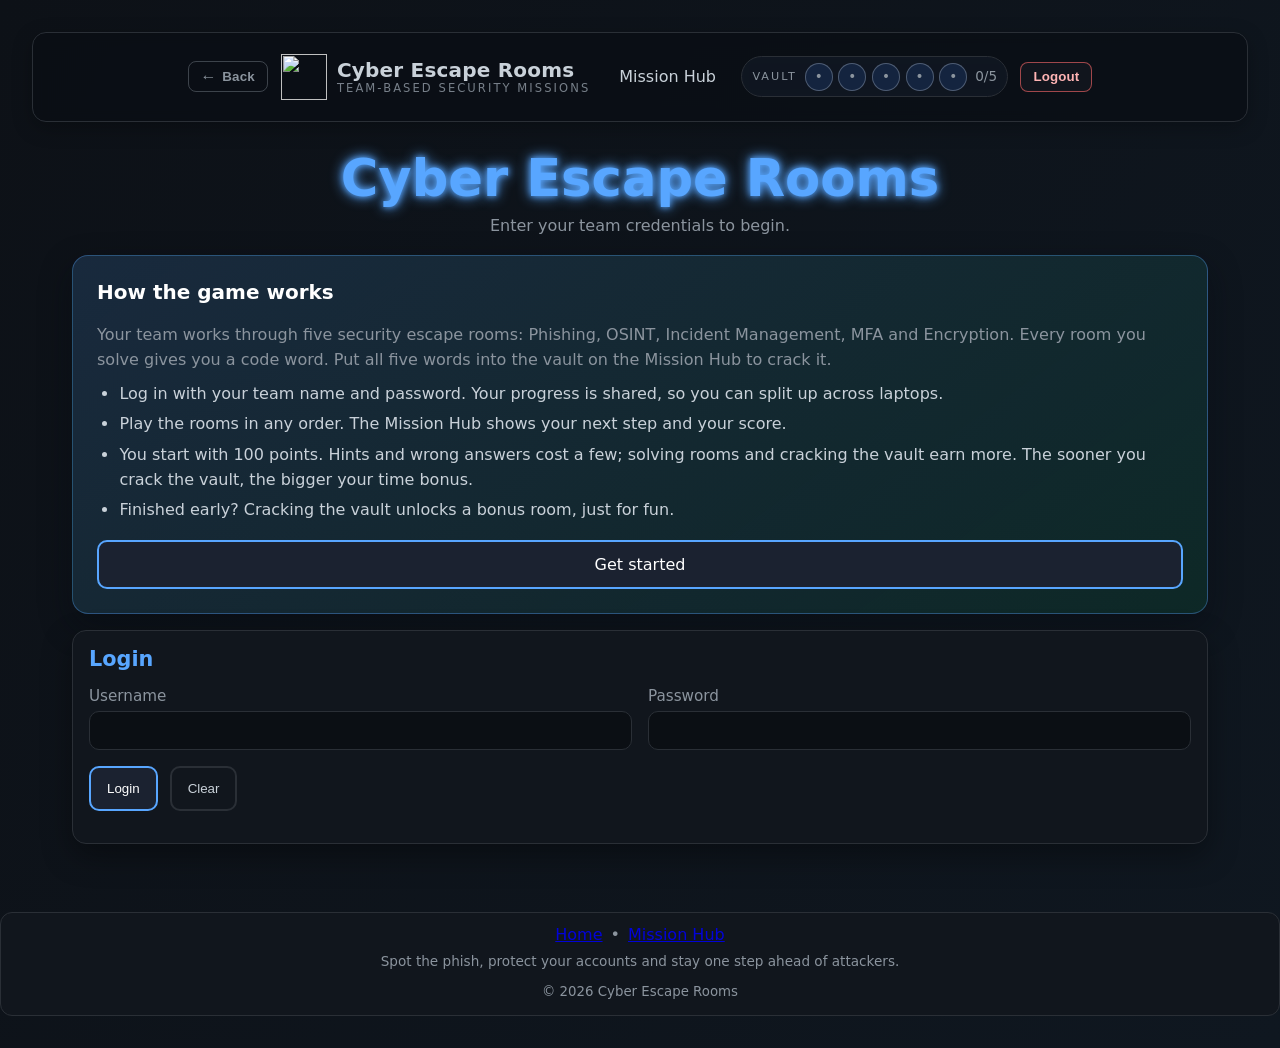
==== commit f331ca6b: "Sixth review round: time-bonus scoring, game clock, 5 rooms + bonus - Scoring: total = points kept +" ====
--- a/index.html
+++ b/index.html
@@ -3,7 +3,7 @@
 <head>
   <meta charset="UTF-8" />
   <meta name="viewport" content="width=device-width, initial-scale=1.0" />
-  <meta name="description" content="Log in to Cyber Escape Rooms to play phishing, password, encryption, and ASD Essentials puzzles and unlock the vault." />
+  <meta name="description" content="Log in to Cyber Escape Rooms: solve five security escape rooms as a team, collect a code word from each and crack the vault." />
   <link rel="icon" href="assets/favicon.png" type="image/png" />
 
   <!-- Tight CSP (local assets only) -->
@@ -56,10 +56,10 @@
           <span class="vault-status__label">Vault</span>
           <ol class="vault-status__digits">
             <li data-vault-key="phishing">•</li>
-            <li data-vault-key="encryption">•</li>
-            <li data-vault-key="password">•</li>
-            <li data-vault-key="essential">•</li>
-            <li data-vault-key="binary">•</li>
+            <li data-vault-key="osint">•</li>
+            <li data-vault-key="incident">•</li>
+            <li data-vault-key="mfa">•</li>
+            <li data-vault-key="crypto">•</li>
           </ol>
           <span class="vault-status__count">0/5</span>
         </div>
@@ -75,12 +75,13 @@
     </header>
 
     <section class="intro-banner mt-2" aria-labelledby="loginBriefHeading">
-      <h2 id="loginBriefHeading">How the challenge works</h2>
-      <p>Your team plays five cyber puzzles. Each success awards a digit for the vault and protects your score. Mistakes or heavy hint use subtract points, so accuracy and speed matter.</p>
+      <h2 id="loginBriefHeading">How the game works</h2>
+      <p>Your team works through five security escape rooms: Phishing, OSINT, Incident Management, MFA and Encryption. Every room you solve gives you a code word. Put all five words into the vault on the Mission Hub to crack it.</p>
       <ul>
-        <li>Log in with your team credentials to load progress and points.</li>
-        <li>Open the Mission Hub after signing in to see which puzzle comes next.</li>
-        <li>Fill the vault code as you go—once all five digits glow, crack the chest.</li>
+        <li>Log in with your team name and password. Your progress is shared, so you can split up across laptops.</li>
+        <li>Play the rooms in any order. The Mission Hub shows your next step and your score.</li>
+        <li>You start with 100 points. Hints and wrong answers cost a few; solving rooms and cracking the vault earn more. The sooner you crack the vault, the bigger your time bonus.</li>
+        <li>Finished early? Cracking the vault unlocks a bonus room, just for fun.</li>
       </ul>
       <a class="btn mt-1" href="#loginHeading">Get started</a>
     </section>
@@ -121,9 +122,8 @@
         <a href="index.html" aria-current="page">Home</a>
         <span aria-hidden="true">•</span>
         <a href="game.html">Mission Hub</a>
-        <span aria-hidden="true">•</span>
       </nav>
-      <p class="footer-note">Stay ahead of phishing, passwords, encryption, and essential cyber controls.</p>
+      <p class="footer-note">Spot the phish, protect your accounts and stay one step ahead of attackers.</p>
       <p class="footer-copy"><small>&copy; 2026 Cyber Escape Rooms</small></p>
     </div>
   </footer>
--- a/css/styles.css
+++ b/css/styles.css
@@ -134,17 +134,19 @@
     color: var(--brand);
 }
 
-.status-message[data-tone="success"]::before {
-    content: "Success";
+/* Same specificity as the rule above (it ends in :not(:empty)), otherwise
+   attr(data-tone) wins and players see the raw "WARN"/"SUCCESS"/"INFO". */
+.status-message[data-tone="success"]:not(:empty)::before {
+    content: "Nice";
     color: var(--accent);
 }
 
-.status-message[data-tone="warn"]::before {
-    content: "Check";
+.status-message[data-tone="warn"]:not(:empty)::before {
+    content: "Not yet";
     color: var(--warn);
 }
 
-.status-message[data-tone="info"]::before {
+.status-message[data-tone="info"]:not(:empty)::before {
     content: "Note";
 }
 
@@ -1046,96 +1048,7 @@
 }
 
 /* ==== Game Dashboard Layout ============================================= */
-.dashboard-grid {
-    display: grid;
-    gap: 1.25rem;
-    grid-template-columns: minmax(320px, 1.2fr) minmax(260px, 1fr);
-    align-items: start;
-}
-
-.dashboard-grid > .mission-card {
-    grid-column: 1 / -1;
-}
-
-.mission-card {
-    position: relative;
-    overflow: hidden;
-}
-
-.mission-card::before {
-    content: "";
-    position: absolute;
-    inset: -30%;
-    background: radial-gradient(circle at top right, rgba(88, 166, 255, .18), transparent 65%);
-    transform: rotate(-6deg);
-    pointer-events: none;
-}
-
-.mission-card__header {
-    position: relative;
-    z-index: 1;
-    display: flex;
-    flex-direction: column;
-    gap: .35rem;
-    margin-bottom: 1rem;
-}
-
-.mission-card__grid {
-    position: relative;
-    z-index: 1;
-    display: grid;
-    grid-template-columns: repeat(3, minmax(220px, 1fr));
-    gap: 1.25rem;
-    margin-top: 1.25rem;
-}
-
-.mission-brief {
-    background: rgba(15, 28, 40, .85);
-    border: 1px solid rgba(88, 166, 255, .28);
-    border-radius: 14px;
-    padding: 1rem;
-    display: grid;
-    gap: .65rem;
-}
-
-.mission-brief__title {
-    font-size: 1.1rem;
-    font-weight: 600;
-}
-
-.mission-brief__next {
-    display: flex;
-    flex-wrap: wrap;
-    gap: .5rem .75rem;
-    align-items: center;
-    font-size: .95rem;
-}
-
-.mission-brief__next .tag {
-    display: inline-flex;
-    align-items: center;
-    gap: .35rem;
-    padding: .35rem .7rem;
-    border-radius: 999px;
-    font-size: .85rem;
-    font-weight: 600;
-    background: rgba(9, 255, 136, .2);
-    color: var(--accent);
-}
-
-.mission-brief__next .tag.is-complete {
-    background: rgba(88, 166, 255, .2);
-    color: var(--brand);
-}
-
-.mission-brief .btn {
-    justify-self: start;
-}
-
-.mission-card .status-hud {
-    margin-top: 1.25rem;
-}
-
+/* The Mission Hub's own layout lives in game.html; these are the shared bits. */
 .points-box .btn {
     justify-self: stretch;
     align-self: end;
@@ -1172,18 +1085,6 @@
     box-shadow: 0 18px 36px rgba(8, 12, 24, .45);
 }
 
-.mission-tracker__header {
-    display: flex;
-    align-items: center;
-    justify-content: space-between;
-    gap: .5rem;
-}
-
-.mission-tracker__name {
-    font-weight: 600;
-    font-size: 1.05rem;
-}
-
 .mission-tracker__progress {
     font-family: "JetBrains Mono", Consolas, monospace;
     font-size: .9rem;
@@ -1207,12 +1108,6 @@
     transition: width .35s ease;
 }
 
-.mission-tracker__hint {
-    margin-top: .65rem;
-    color: var(--muted);
-    font-size: .9rem;
-}
-
 .mission-tracker__item.is-next {
     border-color: rgba(9, 255, 136, .45);
     box-shadow: 0 18px 34px rgba(9, 255, 136, .25);
@@ -1224,216 +1119,6 @@
 
 .mission-tracker__item.is-complete .mission-tracker__progress {
     color: var(--accent);
-}
-
-.mission-card__section {
-    background: rgba(15, 24, 38, .9);
-    border: 1px solid rgba(88, 166, 255, .22);
-    border-radius: 12px;
-    padding: 1rem;
-    box-shadow: inset 0 0 0 1px rgba(20, 28, 40, .4);
-    backdrop-filter: blur(4px);
-}
-
-.mission-card__section h3 {
-    font-size: 1.1rem;
-    margin-bottom: .5rem;
-}
-
-.mission-card__footer {
-    position: relative;
-    z-index: 1;
-    margin-top: 1.25rem;
-    display: flex;
-    justify-content: flex-end;
-    gap: .75rem;
-    flex-wrap: wrap;
-}
-
-.endless-callout {
-    margin-top: 1.5rem;
-    background: rgba(9, 255, 136, .08);
-    border: 1px solid rgba(9, 255, 136, .25);
-    border-radius: 14px;
-    padding: 1.25rem;
-    display: grid;
-    gap: .75rem;
-}
-
-.endless-callout .bonus-grid {
-    display: grid;
-    gap: 1rem;
-    margin-top: .5rem;
-    grid-template-columns: repeat(auto-fit, minmax(220px, 1fr));
-}
-
-.endless-callout .bonus-mission {
-    background: rgba(15, 24, 38, .85);
-    border: 1px solid rgba(9, 255, 136, .18);
-    border-radius: 12px;
-    padding: 1rem;
-    display: grid;
-    gap: .5rem;
-}
-
-.endless-callout .bonus-mission h3 {
-    font-size: 1.05rem;
-}
-
-.endless-callout .bonus-mission .btn {
-    justify-self: flex-start;
-}
-
-.bonus-callout {
-    margin-top: 1.5rem;
-    background: rgba(88, 166, 255, .08);
-    border: 1px solid rgba(88, 166, 255, .35);
-    border-radius: 14px;
-    padding: 1.25rem;
-    display: grid;
-    gap: .75rem;
-}
-
-.player-alias {
-    display: grid;
-    gap: .5rem;
-    background: rgba(15, 24, 38, .9);
-    border: 1px solid rgba(88, 166, 255, .18);
-    border-radius: 14px;
-    padding: 1rem;
-}
-
-.player-alias__label {
-    font-weight: 600;
-    display: block;
-    margin-bottom: .25rem;
-}
-
-.player-alias input {
-    width: 100%;
-    border-radius: 10px;
-    border: 1px solid rgba(88, 166, 255, .35);
-    background: rgba(17, 22, 34, .9);
-    color: #fff;
-    padding: .55rem .75rem;
-    font-size: 1rem;
-}
-
-.player-alias input:focus {
-    outline: 2px solid var(--brand);
-    outline-offset: 1px;
-}
-
-.player-alias__hint {
-    font-size: .85rem;
-}
-
-.player-alias__display {
-    font-size: .95rem;
-}
-
-.bonus-actions {
-    display: flex;
-    flex-wrap: wrap;
-    gap: .75rem;
-}
-
-.bonus-actions .btn {
-    min-width: 180px;
-}
-
-.bonus-subcopy {
-    display: grid;
-    gap: .4rem;
-}
-
-.journey-map__title {
-    font-size: .9rem;
-    letter-spacing: .08em;
-    text-transform: uppercase;
-    color: var(--brand);
-    opacity: .85;
-    margin-bottom: .4rem;
-}
-
-.journey-steps .step {
-    position: relative;
-    padding: .45rem .9rem;
-    border-radius: 10px;
-    background: rgba(12, 19, 30, .6);
-    border: 1px solid rgba(88, 166, 255, .18);
-    transition: transform .2s ease, border-color .2s ease, box-shadow .2s ease;
-}
-
-.journey-steps .step.done {
-    border-color: rgba(9, 255, 136, .4);
-    color: var(--accent);
-    box-shadow: 0 0 0 1px rgba(9, 255, 136, .25);
-}
-
-.journey-steps .step.is-next {
-    border-color: rgba(88, 166, 255, .6);
-    box-shadow: 0 0 0 2px rgba(88, 166, 255, .25);
-    transform: translateY(-2px);
-}
-
-.journey-steps .step.is-next::after {
-    content: "Next";
-    position: absolute;
-    top: -0.65rem;
-    right: .6rem;
-    font-size: .65rem;
-    letter-spacing: .1em;
-    text-transform: uppercase;
-    color: rgba(88, 166, 255, .85);
-}
-
-.quick-tips {
-    backdrop-filter: blur(6px);
-    background: linear-gradient(160deg, rgba(9, 255, 136, .12), rgba(9, 255, 136, .03));
-    border: 1px solid rgba(9, 255, 136, .25);
-}
-
-.tip-list {
-    list-style: disc;
-    padding-left: 1.1rem;
-    color: var(--muted);
-}
-
-.tip-list li + li {
-    margin-top: .4rem;
-}
-
-.vault-hint {
-    background: rgba(23, 31, 45, .65);
-    border-radius: 10px;
-    padding: .75rem;
-    border: 1px solid rgba(88, 166, 255, .18);
-}
-
-.vault-hint summary {
-    cursor: pointer;
-}
-
-@media (max-width: 1220px) {
-    .mission-card__grid {
-        grid-template-columns: repeat(2, minmax(220px, 1fr));
-    }
-}
-
-@media (max-width: 900px) {
-    .dashboard-grid {
-        grid-template-columns: 1fr;
-    }
-    .mission-card__grid {
-        grid-template-columns: 1fr;
-    }
-    .mission-card__footer {
-        justify-content: center;
-    }
-    .dashboard-grid > .chest-section {
-        width: 100%;
-    }
 }
 
 .badge {
@@ -1521,32 +1206,6 @@
     outline: none;
 }
 
-.score-card {
-    display: grid;
-    gap: .65rem;
-}
-
-.score-card .score-display {
-    display: flex;
-    align-items: center;
-    justify-content: space-between;
-    background: rgba(88, 166, 255, .08);
-    border: 1px solid rgba(88, 166, 255, .25);
-    border-radius: 12px;
-    padding: .75rem 1rem;
-}
-
-.score-card .score-display span {
-    font-size: clamp(2rem, 4.5vw, 3.1rem);
-    font-weight: 700;
-    letter-spacing: .08em;
-    color: var(--accent);
-}
-
-.score-card .btn.sm {
-    flex: 0 0 auto;
-}
-
 .score-log {
     background: rgba(17, 22, 29, .7);
     border: 1px solid var(--border);
@@ -1579,33 +1238,6 @@
 .score-log__list li {
     color: var(--muted);
     font-family: "JetBrains Mono", Consolas, monospace;
-}
-
-.journey-steps {
-    display: flex;
-    flex-wrap: wrap;
-    gap: .6rem;
-    align-items: center
-}
-
-.step {
-    background: #21262d;
-    border: 2px solid #3a4048;
-    color: var(--ink);
-    padding: .5rem .75rem;
-    border-radius: 10px;
-    transition: transform .2s, border-color .2s;
-}
-
-.step.final {
-    background: #2b3138;
-    border-color: #585f6a
-}
-
-.step.done {
-    border-color: var(--accent);
-    box-shadow: 0 0 10px #09ff8833;
-    transform: scale(1.02)
 }
 
 /* ==== Binary Lab ========================================================== */
@@ -1878,155 +1510,12 @@
 }
 
 /* ==== Vault / Chest ======================================================= */
-.chest-section h2 {
-    color: var(--brand)
-}
-
-.dashboard-grid > .mission-card,
-.dashboard-grid > .chest-section,
-.dashboard-grid > .quick-tips {
-    width: 100%;
-}
-
-.dashboard-grid > .chest-section {
-    align-self: stretch;
-}
-
-.vault-box {
-    display: flex;
-    flex-direction: column;
-    align-items: center;
-    gap: 1rem;
-    width: 100%;
-}
-
-.chest {
-    position: relative;
-    width: min(360px, 100%);
-    height: 200px;
-    perspective: 800px
-}
-
-.chest-body {
-    position: absolute;
-    bottom: 0;
-    left: 0;
-    right: 0;
-    height: 130px;
-    background: #3b2a1f;
-    border: 2px solid #714b31;
-    border-bottom-left-radius: 14px;
-    border-bottom-right-radius: 14px;
-    display: flex;
-    align-items: center;
-    justify-content: center;
-}
-
-.chest-lid {
-    position: absolute;
-    top: 0;
-    left: 0;
-    right: 0;
-    height: 90px;
-    background: #4a3427;
-    border: 2px solid #714b31;
-    border-top-left-radius: 14px;
-    border-top-right-radius: 14px;
-    transform-origin: top center;
-    transition: transform .6s ease;
-}
-
-.chest.open .chest-lid {
-    transform: rotateX(55deg)
-}
-
-.lock-button {
-    width: 58px;
-    height: 58px;
-    border-radius: 50%;
-    border: 2px solid #ffd166;
-    background: #222;
-    color: #ffd166;
-    font-size: 1.4rem;
-    box-shadow: none;
-    cursor: pointer;
-    transition: transform .2s, box-shadow .2s;
-}
-
-.lock-button:hover {
-    transform: scale(1.05);
-    box-shadow: 0 0 14px rgba(255, 209, 102, .35);
-}
-
-.lock-panel {
-    animation: fadeIn .25s ease
-}
-
-.lock-panel {
-    width: 100%;
-    max-width: 520px;
-}
-
-@keyframes fadeIn {
-    from {
-        opacity: 0;
-        transform: translateY(-4px)
-    }
-
-    to {
-        opacity: 1;
-        transform: translateY(0)
-    }
-}
-
-.lock-box {
-    display: flex;
-    justify-content: center;
-    align-items: center;
-    gap: .5rem;
-    margin-top: .25rem;
-    flex-wrap: wrap;
-}
-
+/* The vault's word slots (Mission Hub; game.html adds its own layout on top). */
 .lock-actions {
     display: flex;
     justify-content: center;
     gap: .75rem;
     flex-wrap: wrap;
-}
-
-.lock-digit {
-    width: 3rem;
-    height: 3rem;
-    font-size: 2rem;
-    text-align: center;
-    border: 2px solid var(--brand);
-    background: var(--bg-1);
-    color: #fff;
-    border-radius: 8px;
-    transition: transform .2s;
-    appearance: textfield;
-    -moz-appearance: textfield;
-    flex: 1 1 50px;
-    max-width: 60px;
-}
-
-.lock-digit:focus {
-    transform: scale(1.08);
-    box-shadow: 0 0 0 4px var(--ring);
-    outline: none
-}
-
-.lock-digit::-webkit-inner-spin-button,
-.lock-digit::-webkit-outer-spin-button {
-    -webkit-appearance: none;
-    margin: 0;
-}
-
-.lock-box--words {
-    flex-direction: column;
-    gap: .75rem;
-    align-items: stretch;
 }
 
 .lock-word-group {
@@ -2067,12 +1556,6 @@
     transform: scale(1.03);
     box-shadow: 0 0 0 4px var(--ring);
     outline: none;
-}
-
-.lock-word.is-filled {
-    border-color: var(--ok, #22c55e);
-    background: rgba(34, 197, 94, .1);
-    color: var(--ok, #22c55e);
 }
 
 /* ==== Phishing Tools & Canvas ============================================ */
@@ -3613,11 +3096,14 @@
 }
 
 .toast-stack {
+  /* Bottom-right, clear of the sticky header and its nav buttons. Toasts are
+     announcements only, so clicks/taps pass straight through them. */
   position: fixed;
-  top: 1.5rem;
-  right: 1.5rem;
+  bottom: calc(1.25rem + env(safe-area-inset-bottom, 0px));
+  right: 1.25rem;
   display: flex;
   flex-direction: column;
+  align-items: flex-end;
   gap: .65rem;
   z-index: 200;
   pointer-events: none;
@@ -3628,14 +3114,14 @@
   max-width: clamp(220px, 28vw, 320px);
   padding: .65rem .85rem;
   border-radius: .75rem;
-  background: rgba(2, 6, 23, .9);
+  background: rgba(2, 6, 23, .94);
   border: 1px solid rgba(148, 163, 184, .35);
-  color: var(--muted);
+  color: var(--ink, #e6edf3);
   box-shadow: 0 12px 32px rgba(15, 23, 42, .45);
   opacity: 0;
-  transform: translateY(-8px);
+  transform: translateY(8px);
   transition: opacity .25s ease, transform .25s ease;
-  pointer-events: auto;
+  pointer-events: none;
 }
 
 .toast.is-visible {
@@ -3648,12 +3134,21 @@
         left: 50%;
         right: auto;
         transform: translateX(-50%);
-        top: 1rem;
+        bottom: calc(.75rem + env(safe-area-inset-bottom, 0px));
         width: min(92vw, 320px);
+        align-items: stretch;
     }
     .toast {
         max-width: 100%;
+        min-width: 0;
+        padding: .45rem .75rem;
+        font-size: .86rem;
+        text-align: center;
     }
+}
+
+@media (prefers-reduced-motion: reduce) {
+    .toast { transition: opacity .2s ease; transform: none; }
 }
 
 .onboard {
@@ -4078,6 +3573,7 @@
   inset: 0;
   display: none;
   z-index: 2000;
+  overflow-y: auto; /* short screens can still reach the form */
 }
 
 .admin-modal.is-open {
@@ -4085,7 +3581,7 @@
 }
 
 .admin-modal__overlay {
-  position: absolute;
+  position: fixed;
   inset: 0;
   background: rgba(5, 12, 20, .78);
   backdrop-filter: blur(6px);
@@ -4101,6 +3597,12 @@
   padding: 1.6rem;
   box-shadow: 0 28px 60px rgba(0,0,0,.45);
   color: var(--ink);
+}
+
+/* Chart.js (maintainAspectRatio: false) sizes to its parent: give it a fixed box so it can't grow */
+.points-chart-wrap {
+  position: relative;
+  height: clamp(160px, 26vh, 220px);
 }
 
 .admin-modal__close {
@@ -4365,6 +3867,381 @@
   to   { transform: translateY(0) scaleY(1); opacity: 1; }
 }
 
+/* ==== Admin Dashboard: game control + leaderboard ======================= */
+.admin-game {
+  display: grid;
+  grid-template-columns: minmax(240px, 1fr) minmax(280px, 1.25fr) minmax(240px, 1fr);
+  gap: 1rem 1.5rem;
+  align-items: start;
+  background: linear-gradient(150deg, rgba(18,30,48,.92), rgba(9,14,23,.94));
+  border: 1px solid rgba(88,166,255,.28);
+}
+
+.admin-game h2 { margin-bottom: .25rem; }
+
+.admin-game__mode-name {
+  font-weight: 700;
+  color: #fff;
+  letter-spacing: .02em;
+}
+
+.admin-game__clock {
+  margin-top: .6rem;
+  display: flex;
+  flex-direction: column;
+  gap: .15rem;
+  padding: .7rem .9rem;
+  border-radius: 12px;
+  background: rgba(9, 12, 20, .7);
+  border: 1px solid rgba(88,166,255,.2);
+  transition: border-color .2s ease;
+}
+
+.admin-game__clock-time {
+  font-family: "JetBrains Mono", Consolas, monospace;
+  font-size: clamp(2rem, 4vw, 2.8rem);
+  font-weight: 700;
+  line-height: 1.05;
+  letter-spacing: .04em;
+  font-variant-numeric: tabular-nums;
+  color: var(--ink);
+}
+
+.admin-game__clock-sub {
+  color: var(--muted);
+  font-size: .8rem;
+  font-weight: 600;
+  text-transform: uppercase;
+  letter-spacing: .1em;
+}
+
+.admin-game[data-status="free"] .admin-game__clock-time,
+.admin-game[data-status="waiting"] .admin-game__clock-time { color: var(--brand); }
+.admin-game[data-status="free"] .admin-game__clock-time { font-size: clamp(1.5rem, 3vw, 2rem); }
+.admin-game[data-status="running"] .admin-game__clock { border-color: rgba(9,255,136,.45); }
+.admin-game[data-status="running"] .admin-game__clock-time {
+  color: var(--accent);
+  text-shadow: 0 0 12px rgba(9,255,136,.35);
+}
+.admin-game[data-status="running"] .admin-game__clock[data-urgency="warn"] { border-color: rgba(255,166,87,.6); }
+.admin-game[data-status="running"] .admin-game__clock[data-urgency="warn"] .admin-game__clock-time { color: var(--warn); text-shadow: none; }
+.admin-game[data-status="running"] .admin-game__clock[data-urgency="danger"] { border-color: rgba(255,85,85,.65); }
+.admin-game[data-status="running"] .admin-game__clock[data-urgency="danger"] .admin-game__clock-time { color: #ff8a8a; text-shadow: none; }
+.admin-game[data-status="over"] .admin-game__clock { border-color: rgba(255,105,105,.5); }
+.admin-game[data-status="over"] .admin-game__clock-time { color: #ffb4b4; }
+
+.admin-game__status {
+  margin-top: .6rem;
+  font-size: .95rem;
+}
+
+.admin-game__label {
+  font-size: .8rem;
+  font-weight: 700;
+  text-transform: uppercase;
+  letter-spacing: .12em;
+  color: var(--muted);
+  margin-bottom: .55rem;
+}
+
+.admin-game__modes,
+.admin-game__actions {
+  display: grid;
+  gap: .6rem;
+}
+
+.admin-game__mode {
+  appearance: none;
+  position: relative;
+  display: grid;
+  gap: .2rem;
+  width: 100%;
+  padding: .75rem .9rem .75rem 2.5rem;
+  border-radius: 12px;
+  border: 2px solid var(--border);
+  background: rgba(9, 13, 20, .6);
+  color: var(--ink);
+  font: inherit;
+  text-align: left;
+  cursor: pointer;
+  transition: border-color .18s ease, background .18s ease, transform .18s ease;
+}
+
+/* radio-style dot: the pressed mode is the current one */
+.admin-game__mode::before {
+  content: "";
+  position: absolute;
+  left: .85rem;
+  top: 1rem;
+  width: 16px;
+  height: 16px;
+  border-radius: 50%;
+  border: 2px solid var(--muted);
+}
+
+.admin-game__mode[aria-pressed="true"] {
+  border-color: var(--brand);
+  background: rgba(88,166,255,.14);
+  cursor: default;
+}
+
+.admin-game__mode[aria-pressed="true"]::before {
+  border-color: var(--brand);
+  background: radial-gradient(circle, var(--brand) 0 42%, transparent 48%);
+}
+
+.admin-game__mode:not([aria-pressed="true"]):not(:disabled):hover {
+  border-color: rgba(88,166,255,.6);
+  transform: translateY(-1px);
+}
+
+.admin-game__mode-title {
+  font-weight: 700;
+  color: #fff;
+}
+
+.admin-game__mode-desc {
+  font-size: .88rem;
+  line-height: 1.4;
+  color: var(--muted);
+}
+
+.admin-game__actions .btn {
+  width: 100%;
+  font-weight: 600;
+}
+
+.admin-game .btn:disabled,
+.admin-game__mode:disabled {
+  opacity: .45;
+  cursor: not-allowed;
+  transform: none;
+  box-shadow: none;
+}
+
+/* a disabled clock button reads as "not now", whatever its colour */
+.admin-game .btn:disabled {
+  background: transparent;
+  border-color: var(--border);
+  color: var(--muted);
+}
+
+.admin-game[aria-busy="true"] button {
+  pointer-events: none;
+  opacity: .6;
+}
+
+.admin-game__hint {
+  margin-top: .55rem;
+  font-size: .88rem;
+}
+
+.admin-game__feedback {
+  grid-column: 1 / -1;
+  font-size: .92rem;
+  color: var(--muted);
+}
+
+.admin-game__feedback:empty { display: none; }
+
+.admin-game__feedback[data-tone="ok"] { color: var(--accent); }
+
+.admin-game__feedback[data-tone="warn"] {
+  padding: .5rem .75rem;
+  border-radius: 8px;
+  background: rgba(248, 113, 113, .12);
+  color: #fca5a5;
+  font-weight: 600;
+}
+
+@media (max-width: 1100px) {
+  .admin-game { grid-template-columns: 1fr 1fr; }
+  .admin-game__summary { grid-column: 1 / -1; }
+}
+
+@media (max-width: 700px) {
+  .admin-game { grid-template-columns: 1fr; }
+}
+
+.admin-leaderboard {
+  background: linear-gradient(160deg, rgba(24,32,52,.88), rgba(12,17,28,.92));
+  border: 1px solid rgba(88,166,255,.18);
+}
+
+.admin-leaderboard__meta { font-size: .9rem; }
+
+.admin-formula {
+  margin-top: .35rem;
+  padding: .55rem .8rem;
+  border-left: 3px solid var(--brand);
+  border-radius: 0 8px 8px 0;
+  background: rgba(88,166,255,.08);
+  font-size: .92rem;
+}
+
+.admin-formula strong { color: #fff; }
+
+.admin-table-wrap {
+  margin-top: .85rem;
+  overflow-x: auto;
+  border-radius: 12px;
+  border: 1px solid rgba(88,166,255,.14);
+  background: rgba(9, 12, 20, .55);
+}
+
+.admin-lb {
+  width: 100%;
+  min-width: 680px;
+  border-collapse: collapse;
+  font-size: .95rem;
+}
+
+.admin-lb th,
+.admin-lb td {
+  padding: .6rem .75rem;
+  text-align: left;
+  vertical-align: middle;
+  border-bottom: 1px solid rgba(88,166,255,.1);
+}
+
+.admin-lb thead th {
+  font-size: .74rem;
+  font-weight: 700;
+  text-transform: uppercase;
+  letter-spacing: .08em;
+  color: var(--muted);
+  background: rgba(17, 22, 29, .85);
+}
+
+.admin-lb .num {
+  text-align: right;
+  white-space: nowrap;
+  font-family: "JetBrains Mono", Consolas, monospace;
+  font-variant-numeric: tabular-nums;
+}
+
+.admin-lb thead th.num { font-family: inherit; white-space: normal; }
+
+/* the bonus room is not part of the score: set it apart */
+.admin-lb .center-col {
+  text-align: center;
+  border-left: 1px dashed rgba(139,148,158,.35);
+}
+
+.admin-lb tbody tr:last-child > * { border-bottom: none; }
+.admin-lb tbody tr:hover { background: rgba(88,166,255,.06); }
+
+.admin-lb__team {
+  font-weight: 600;
+  letter-spacing: .04em;
+  color: #fff;
+}
+
+.admin-lb__team > span:first-child { display: block; }
+
+.admin-lb__note {
+  display: inline-block;
+  margin-top: .25rem;
+  padding: .1rem .45rem;
+  border-radius: 6px;
+  background: rgba(255,166,87,.14);
+  color: var(--warn);
+  font-size: .76rem;
+  font-weight: 600;
+  letter-spacing: 0;
+}
+
+.admin-lb__sub {
+  display: block;
+  font-size: .68rem;
+  font-weight: 500;
+  letter-spacing: .04em;
+  text-transform: none;
+}
+
+.admin-lb__rank {
+  display: inline-grid;
+  place-items: center;
+  width: 2rem;
+  height: 2rem;
+  border-radius: 999px;
+  background: rgba(139,148,158,.16);
+  color: var(--ink);
+  font-weight: 700;
+  font-family: "JetBrains Mono", Consolas, monospace;
+}
+
+.admin-lb tr[data-rank="1"] .admin-lb__rank { background: rgba(255,215,0,.85); color: #1a1405; }
+.admin-lb tr[data-rank="2"] .admin-lb__rank { background: rgba(192,192,192,.85); color: #111; }
+.admin-lb tr[data-rank="3"] .admin-lb__rank { background: rgba(205,127,50,.9); color: #1a0f05; }
+
+.admin-lb__total {
+  font-weight: 700;
+  font-size: 1.05rem;
+  color: var(--accent);
+}
+
+.admin-lb__tick { color: var(--accent); font-weight: 700; }
+.admin-lb__dash { color: var(--muted); }
+
+.admin-lb__empty {
+  text-align: center !important;
+  color: var(--muted);
+  padding: 1.2rem !important;
+}
+
+.admin-lb__swipe { display: none; }
+
+@media (max-width: 600px) {
+  .admin-lb { min-width: 560px; font-size: .85rem; }
+  .admin-lb th,
+  .admin-lb td { padding: .5rem .45rem; }
+  .admin-lb__rank { width: 1.7rem; height: 1.7rem; }
+  .admin-lb__swipe {
+    display: block;
+    margin-top: .5rem;
+    font-size: .8rem;
+  }
+}
+
+/* Team cards: total score, bonus-room tag, scoring notes */
+.team-card__total {
+  display: inline-flex;
+  flex-direction: column;
+  align-items: flex-end;
+  line-height: 1.1;
+}
+
+.team-card__total .team-card__points { font-size: 1.35rem; font-weight: 700; }
+
+.team-card__total small {
+  font-size: .68rem;
+  color: var(--muted);
+  text-transform: uppercase;
+  letter-spacing: .08em;
+}
+
+.team-card__badges .badge--bonus { border: 1px dashed rgba(139,148,158,.6); }
+.team-card__badges .badge--bonus.ok { border-color: rgba(9,255,136,.55); }
+
+.badge__note {
+  padding-left: .4rem;
+  border-left: 1px solid currentColor;
+  font-size: .66rem;
+  font-weight: 700;
+  text-transform: uppercase;
+  letter-spacing: .06em;
+  opacity: .8;
+}
+
+.team-card__note {
+  padding: .4rem .7rem;
+  border-radius: 8px;
+  background: rgba(255,166,87,.12);
+  color: var(--warn);
+  font-size: .85rem;
+}
+
 /* Celebration screen */
 .celebration {
     background: radial-gradient(circle at top, rgba(9, 255, 136, .15), rgba(12, 20, 32, 1));
@@ -4405,145 +4282,6 @@
     flex-wrap: wrap;
     gap: 1rem;
     margin-top: 1.75rem;
-}
-
-/* Endless challenge */
-.endless-main {
-    display: grid;
-    gap: 1.5rem;
-}
-
-.endless-status .endless-metrics {
-    display: grid;
-    grid-template-columns: repeat(auto-fit, minmax(120px, 1fr));
-    gap: 1rem;
-}
-
-.metric-label {
-    text-transform: uppercase;
-    letter-spacing: .05em;
-    font-size: .75rem;
-    color: var(--muted);
-}
-
-.metric-value {
-    font-size: 1.75rem;
-    font-weight: 600;
-    color: #fff;
-}
-
-.endless-arena {
-    display: grid;
-    gap: 1rem;
-}
-
-.endless-options {
-    display: grid;
-    gap: .75rem;
-}
-
-.endless-options .btn {
-    justify-content: flex-start;
-}
-
-.endless-controls {
-    display: flex;
-    flex-wrap: wrap;
-    gap: .75rem;
-}
-
-.endless-leaderboard .leaderboard-head {
-    display: flex;
-    align-items: center;
-    justify-content: space-between;
-    gap: 1rem;
-}
-
-.leaderboard-list {
-    list-style: decimal inside;
-    margin: 0;
-    padding: 0;
-    display: grid;
-    gap: .35rem;
-    color: var(--muted);
-}
-
-.leaderboard-list li strong {
-    color: #fff;
-}
-
-/* Firewall bonus */
-.firewall-card {
-    display: grid;
-    gap: 1.25rem;
-}
-
-.firewall-rule-list {
-    list-style: none;
-    margin: 0;
-    padding: 0;
-    display: grid;
-    gap: 1rem;
-    counter-reset: fw-rule;
-}
-
-.firewall-rule {
-    position: relative;
-    display: grid;
-    gap: .75rem;
-    padding: 1.1rem 1.1rem 1.1rem 3.5rem;
-    border-radius: 14px;
-    background: rgba(9, 16, 29, .65);
-    border: 1px solid rgba(88, 166, 255, .18);
-    box-shadow: inset 0 0 0 1px rgba(12, 21, 34, .5);
-}
-
-.firewall-rule::before {
-    content: counter(fw-rule);
-    counter-increment: fw-rule;
-    position: absolute;
-    top: 50%;
-    left: 1rem;
-    transform: translateY(-50%);
-    width: 2rem;
-    height: 2rem;
-    display: grid;
-    place-items: center;
-    font-weight: 600;
-    border-radius: 999px;
-    background: rgba(88, 166, 255, .18);
-    border: 1px solid rgba(88, 166, 255, .45);
-    color: rgba(255, 255, 255, .85);
-}
-
-.firewall-rule__body {
-    display: grid;
-    gap: .5rem;
-}
-
-.firewall-rule__title {
-    font-size: 1rem;
-    font-weight: 600;
-}
-
-.firewall-rule__actions {
-    display: flex;
-    gap: .5rem;
-    flex-wrap: wrap;
-}
-
-.firewall-rule__actions .btn {
-    min-width: 110px;
-}
-
-.firewall-actions {
-    display: flex;
-    flex-wrap: wrap;
-    gap: .75rem;
-}
-
-.firewall-actions .btn {
-    min-width: 140px;
 }
 
 /* ===== Header on phones: compact and not sticky ========================== */
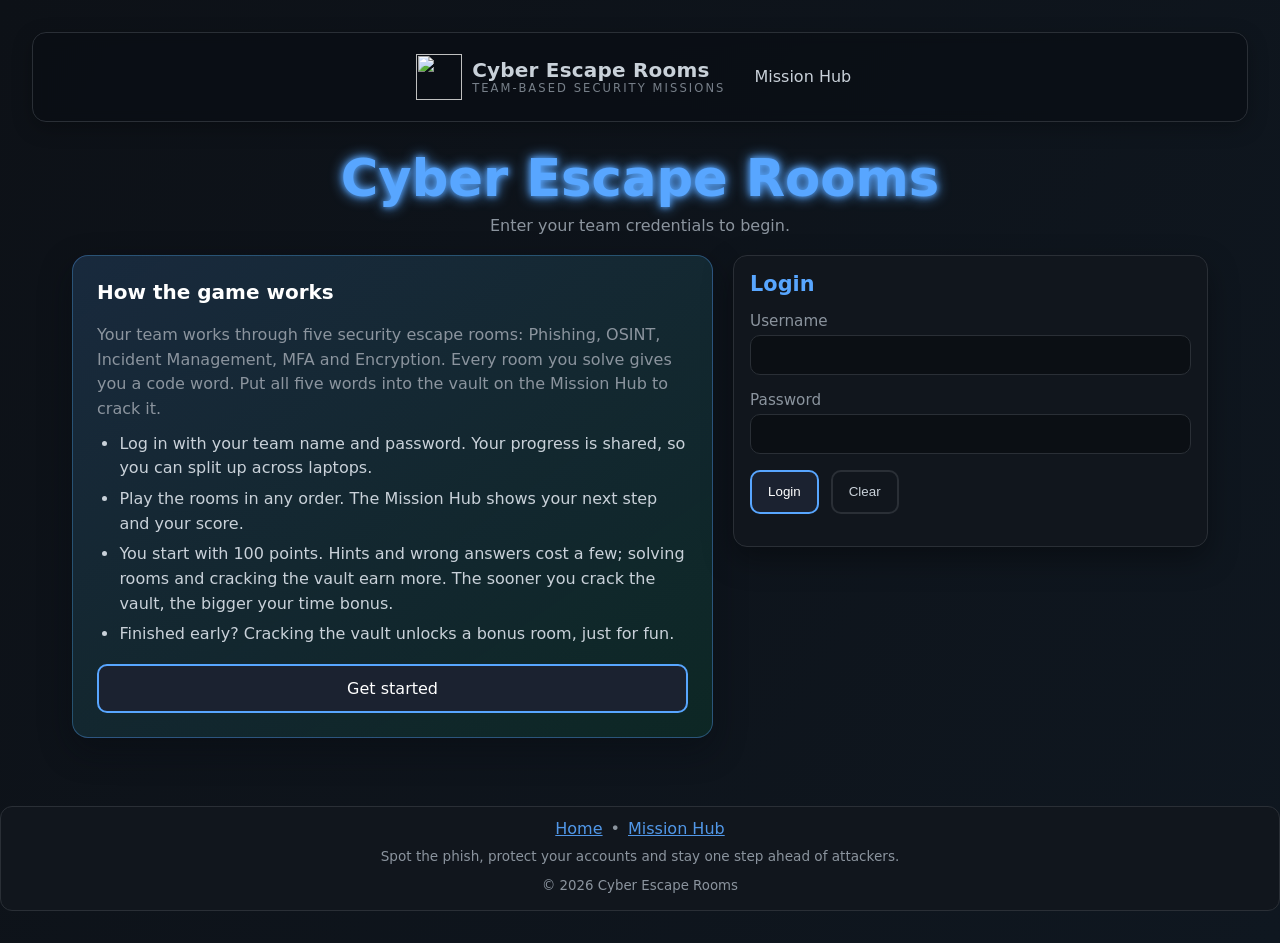
==== commit bda38915: "Seventh review round: one-screen rooms, MFA induction email, SharePoint reword - Every room fits on " ====
--- a/index.html
+++ b/index.html
@@ -26,6 +26,21 @@
   <script src="js/session.js" defer></script>
   <script src="js/vault.js" defer></script>
   <script src="js/auth.js" defer></script>
+
+  <style>
+    /* Laptops and monitors: the briefing and the login form side by side, so the form is on
+       screen without scrolling. */
+    @media (min-width: 1100px) {
+      .login-layout {
+        display: grid;
+        grid-template-columns: minmax(0, 1.35fr) minmax(0, 1fr);
+        gap: 1.25rem;
+        align-items: start;
+        margin-top: 1rem;
+      }
+      .login-layout > .mt-2 { margin-top: 0; }
+    }
+  </style>
 </head>
 
 <body data-session="guest">
@@ -74,6 +89,7 @@
       <p class="mt-1" style="color:var(--muted)">Enter your team credentials to begin.</p>
     </header>
 
+    <div class="login-layout">
     <section class="intro-banner mt-2" aria-labelledby="loginBriefHeading">
       <h2 id="loginBriefHeading">How the game works</h2>
       <p>Your team works through five security escape rooms: Phishing, OSINT, Incident Management, MFA and Encryption. Every room you solve gives you a code word. Put all five words into the vault on the Mission Hub to crack it.</p>
@@ -111,6 +127,7 @@
         <p id="errorMsg" class="mt-2" aria-live="polite"></p>
       </form>
     </section>
+    </div>
 
     <footer class="mt-3"></footer>
   </main>
--- a/css/styles.css
+++ b/css/styles.css
@@ -331,8 +331,13 @@
 
 form .row {
     display: grid;
-    grid-template-columns: 1fr 1fr;
+    /* Two columns when there's room; stacked on phones (inputs have a wide built-in minimum). */
+    grid-template-columns: repeat(auto-fit, minmax(min(100%, 220px), 1fr));
     gap: 1rem
+}
+
+form .row > .field {
+    min-width: 0
 }
 
 /* ==== Layouts ============================================================= */
@@ -3683,8 +3688,7 @@
   gap: .5rem;
 }
 
-#confettiLayer,
-#spotlightLayer {
+#confettiLayer {
   position: fixed;
   inset: 0;
   pointer-events: none;
@@ -3712,16 +3716,6 @@
   opacity: 1;
   visibility: visible;
   pointer-events: auto;
-}
-
-#spotlightLayer {
-  background: radial-gradient(circle at 50% 40%, transparent 0, transparent 28%, rgba(0,0,0,.72) 60%, rgba(0,0,0,.85) 100%);
-  backdrop-filter: blur(2px);
-}
-
-#spotlightLayer.is-active {
-  opacity: 1;
-  visibility: visible;
 }
 
 @keyframes confetti-fall {
@@ -4242,6 +4236,122 @@
   font-size: .85rem;
 }
 
+/* Expired admin login (the server refused the token) */
+.admin-auth-notice {
+  display: flex;
+  flex-wrap: wrap;
+  align-items: center;
+  justify-content: space-between;
+  gap: .6rem 1rem;
+  padding: .7rem 1rem;
+  border-radius: 12px;
+  border: 1px solid rgba(248, 113, 113, .55);
+  background: rgba(248, 113, 113, .12);
+  color: #fca5a5;
+  font-weight: 600;
+}
+
+.admin-auth-notice[hidden] { display: none; }
+
+/* Security flags: changes the server refused from a team's browser */
+.admin-flag {
+  appearance: none;
+  display: inline-flex;
+  align-items: center;
+  gap: .25rem;
+  padding: .05rem .5rem;
+  border-radius: 999px;
+  border: 1px solid rgba(255,166,87,.6);
+  background: rgba(255,166,87,.16);
+  color: var(--warn);
+  font: inherit;
+  font-size: .78rem;
+  font-weight: 700;
+  letter-spacing: .02em;
+  line-height: 1.5;
+  vertical-align: middle;
+  white-space: nowrap;
+  cursor: pointer;
+}
+
+.admin-flag:hover,
+.admin-flag[aria-expanded="true"] {
+  background: rgba(255,166,87,.3);
+  color: #ffd2a8;
+}
+
+.admin-flags {
+  padding: .55rem .8rem;
+  border-left: 3px solid var(--warn);
+  border-radius: 0 8px 8px 0;
+  background: rgba(255,166,87,.08);
+  font-size: .88rem;
+  letter-spacing: 0;
+  text-transform: none;
+}
+
+.admin-flags[hidden] { display: none; }
+
+.admin-flags__title {
+  margin: 0 0 .35rem;
+  color: var(--warn);
+  font-weight: 700;
+}
+
+.admin-flags__list {
+  margin: 0;
+  padding: 0;
+  list-style: none;
+  display: grid;
+  gap: .2rem;
+  color: var(--ink);
+  font-weight: 400;
+}
+
+.admin-flags__time {
+  display: inline-block;
+  min-width: 5.5rem;
+  color: var(--muted);
+  font-family: "JetBrains Mono", Consolas, monospace;
+  font-size: .8rem;
+}
+
+.admin-flags__more { color: var(--muted); }
+
+.admin-flags__note {
+  margin: .4rem 0 0;
+  color: var(--muted);
+  font-size: .8rem;
+  font-weight: 400;
+}
+
+.admin-lb .admin-lb__flags-row > td { padding-top: 0; }
+.admin-lb tbody tr.admin-lb__flags-row:hover { background: transparent; }
+
+/* On narrow screens the table scrolls sideways: keep the details in view while it does */
+.admin-lb__flags-cell .admin-flags {
+  position: sticky;
+  left: .5rem;
+  max-width: calc(100vw - 8rem);
+}
+
+.team-card__flags { margin-top: -.25rem; }
+
+.activity-list__item--security {
+  border-color: rgba(255,166,87,.55);
+  background: rgba(255,166,87,.1);
+}
+
+.activity-list__item--security .activity-list__summary {
+  color: #ffd2a8;
+  font-weight: 600;
+}
+
+.activity-list__flag {
+  margin-right: .35rem;
+  color: var(--warn);
+}
+
 /* Celebration screen */
 .celebration {
     background: radial-gradient(circle at top, rgba(9, 255, 136, .15), rgba(12, 20, 32, 1));
@@ -4296,3 +4406,49 @@
   .site-header .header-actions .nav-btn.alert { flex: 0 1 auto; }
   .site-header .header-actions .vault-status { order: 3; }
 }
+
+/* ===== Header on laptops and monitors ===================================== */
+/* --site-header-h: roughly how much of the window the sticky header covers once the page is
+   scrolled. Room pages use it to place their own sticky panels just below the header. */
+:root { --site-header-h: 92px; }
+
+/* At 1280-1500px wide the room header (back, brand, hub link, vault, clock, next, logout)
+   had only ~10px to spare, so a slightly wider button (Encryption's "Vault") or clock text
+   pushed Logout onto a second row and the pinned header grew to ~127px. */
+@media (min-width: 721px) and (max-width: 1500px) {
+  .site-header__inner { padding-inline: .75rem; }
+}
+
+/* Short laptop windows (1366x768, 1440x900, or 1920x1080 at 125-150% scaling leave only
+   600-780px for the page): a slimmer header leaves more of the window for the puzzles. */
+@media (min-width: 721px) and (max-height: 820px) {
+  :root { --site-header-h: 60px; }
+  .site-header { padding-block: .3rem; }
+  .site-header__inner { padding-block: .3rem; }
+  .site-header .logo { width: 36px; height: 36px; }
+  .site-header .nav-link { padding-block: .3rem; }
+  .site-header .nav-btn { padding-block: .3rem; }
+  .vault-status { padding-block: .25rem; }
+  .vault-status__digits li { width: 1.55rem; height: 1.55rem; }
+}
+
+@media (max-width: 720px) {
+  :root { --site-header-h: 0px; }
+}
+
+/* Footer links had no colour of their own, so they showed as the browser's default dark blue
+   (hard to read on the dark footer). */
+.site-footer a { color: var(--brand); }
+.site-footer a:hover, .site-footer a:focus-visible { color: #9ccbff; }
+
+/* Header buttons and the vault tracker set their own display, which beat the hidden attribute:
+   logged-out visitors saw Back, the vault tracker and Logout on the login page. */
+.site-header [hidden] { display: none !important; }
+
+/* Admin: longer team names (PURPLEPARROTS, RAJASINGHANP) ran into the next column of the
+   activity and session lists. Wider name column; very long names wrap instead of overlapping. */
+@media (min-width: 601px) {
+  .activity-list__item { grid-template-columns: 110px minmax(90px, 10.5rem) minmax(0, 1fr); }
+  .session-list__item { grid-template-columns: minmax(80px, 10.5rem) 80px 90px minmax(0, 1fr); }
+}
+.activity-list__team, .session-list__item > :first-child { overflow-wrap: anywhere; min-width: 0; }
